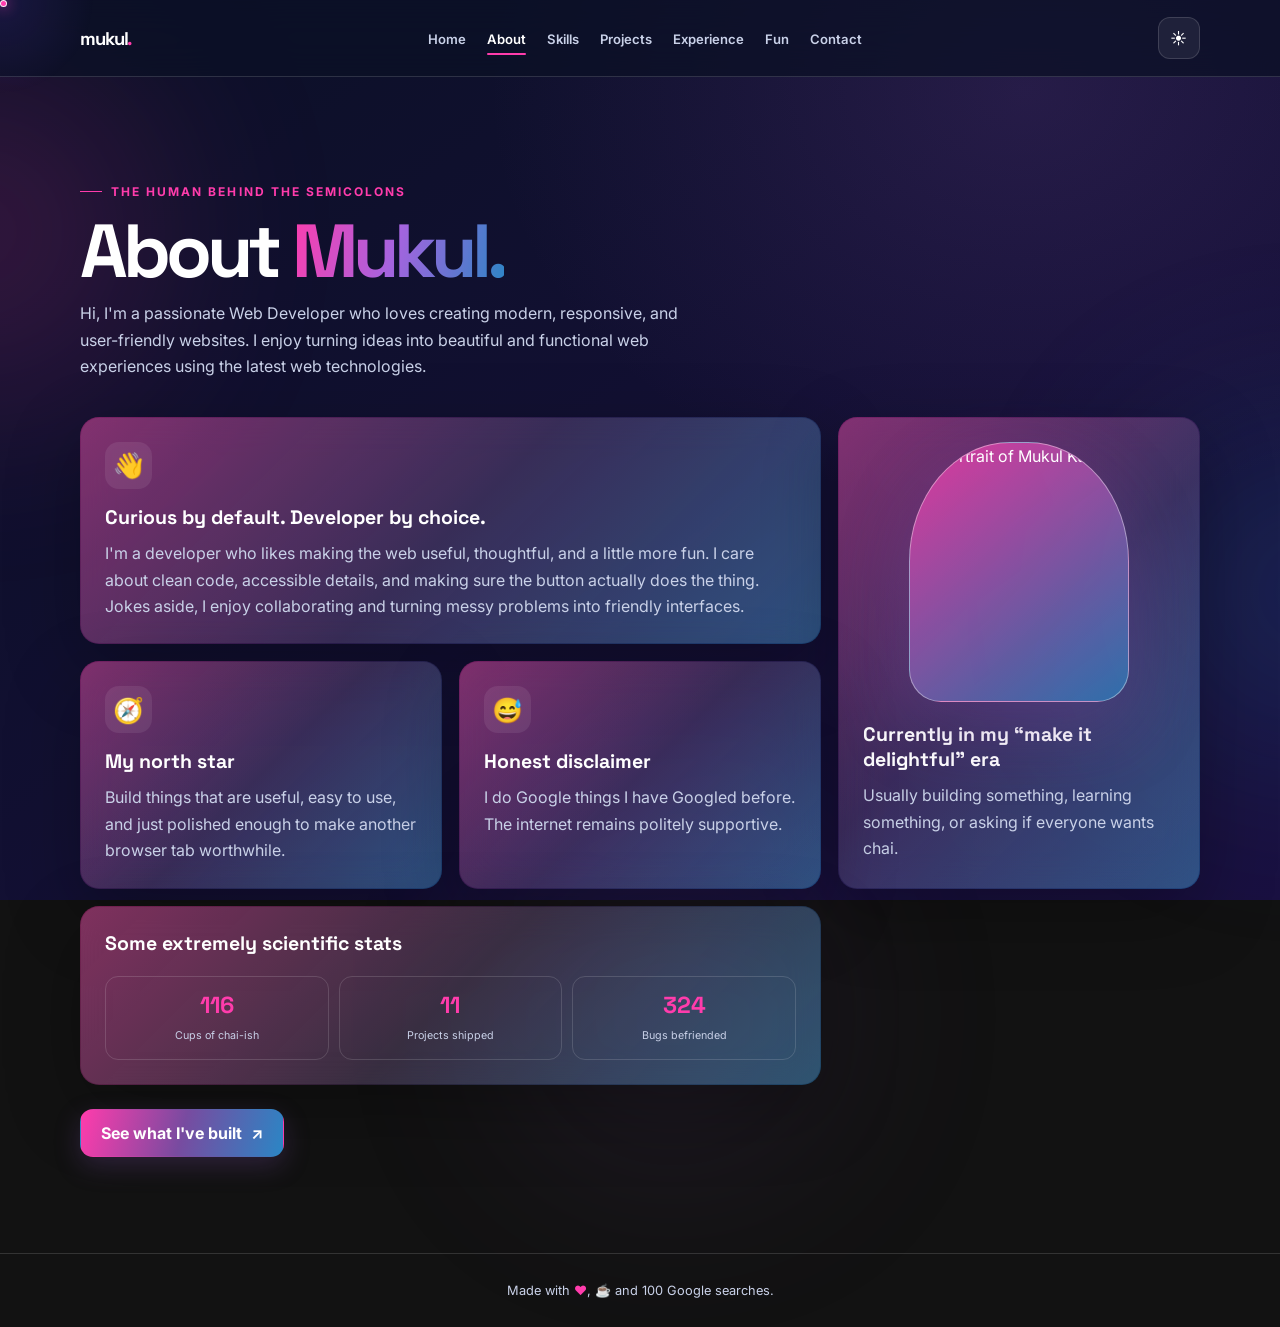
==== about.html @ 5dec3428 "Updated portfolio" ====
<!DOCTYPE html>
<html lang="en">
<head>
  <meta charset="UTF-8">
  <meta name="viewport" content="width=device-width, initial-scale=1.0">
  <meta name="theme-color" content="#0b1026">
  <meta name="description" content="Get to know Mukul Kumar: developer, chai enthusiast, and professional tab collector.">
  <title>About Mukul — A little context, a lot of chai</title>
  <link rel="stylesheet" href="style.css">
  <script src="script.js" defer></script>
</head>
<body data-page="about">
  <div class="bg-orb orb-one" aria-hidden="true"></div><div class="bg-orb orb-two" aria-hidden="true"></div><div class="bg-orb orb-three" aria-hidden="true"></div><span class="cursor-glow" aria-hidden="true"></span>
  <header class="navbar"><nav class="container nav-inner" aria-label="Main navigation">
    <a class="brand" href="index.html">mukul<span>.</span></a>
    <ul class="nav-links" id="nav-links">
      <li><a href="index.html">Home</a></li><li><a href="about.html" aria-current="page">About</a></li><li><a href="skills.html">Skills</a></li><li><a href="projects.html">Projects</a></li><li><a href="experience.html">Experience</a></li><li><a href="fun.html">Fun</a></li><li><a href="contact.html">Contact</a></li>
    </ul>
    <div class="nav-actions"><button class="theme-toggle" id="theme-toggle" type="button" aria-label="Switch to light theme" title="Toggle theme"><span id="theme-icon" aria-hidden="true">☀️</span></button><button class="menu-toggle" id="menu-toggle" type="button" aria-expanded="false" aria-controls="nav-links" aria-label="Open navigation menu"><span aria-hidden="true">☰</span></button></div>
  </nav></header>
  <main class="section"><div class="container">
    <div class="section-heading reveal"><span class="eyebrow">The human behind the semicolons</span><h1>About <span class="gradient-text">Mukul.</span></h1><p>
Hi, I'm a passionate Web Developer who loves creating modern, responsive, and user-friendly websites. I enjoy turning ideas into beautiful and functional web experiences using the latest web technologies.</p></div>
    <div class="bento-grid">
      <article class="bento-card glass bento-wide reveal"><span class="bento-icon" aria-hidden="true">👋</span><h3>Curious by default. Developer by choice.</h3><p>I'm a developer who likes making the web useful, thoughtful, and a little more fun. I care about clean code, accessible details, and making sure the button actually does the thing. Jokes aside, I enjoy collaborating and turning messy problems into friendly interfaces.</p></article>
      <article class="bento-card glass bento-tall reveal reveal-delay-1"><div class="hero-portrait about-photo"><img src="my-photo.jpg" alt="Portrait of Mukul Kumar"></div><h3>Currently in my “make it delightful” era</h3><p>Usually building something, learning something, or asking if everyone wants chai.</p></article>
      <article class="bento-card glass reveal"><span class="bento-icon" aria-hidden="true">🧭</span><h3>My north star</h3><p>Build things that are useful, easy to use, and just polished enough to make another browser tab worthwhile.</p></article>
      <article class="bento-card glass reveal reveal-delay-1"><span class="bento-icon" aria-hidden="true">😅</span><h3>Honest disclaimer</h3><p>I do Google things I have Googled before. The internet remains politely supportive.</p></article>
      <article class="bento-card glass bento-wide reveal"><h3>Some extremely scientific stats</h3><div class="stat-row"><div class="stat"><strong data-count="124">0</strong><span>Cups of chai-ish</span></div><div class="stat"><strong data-count="12">0</strong><span>Projects shipped</span></div><div class="stat"><strong data-count="347">0</strong><span>Bugs befriended</span></div></div></article>
    </div>
    <div class="section-action reveal"><a class="button" data-magnetic href="projects.html">See what I've built <span aria-hidden="true">↗</span></a></div>
  </div></main>
  <footer class="footer"><div class="container"><p>Made with <span class="heart">❤️</span>, ☕ and 100 Google searches.</p></div></footer>
</body>
</html>
---- style.css ----
@import url("https://fonts.googleapis.com/css2?family=Inter:wght@400;500;600;700&family=Space+Grotesk:wght@400;500;600;700&display=swap");

:root {
  color-scheme: dark;
  --bg: #0b1026;
  --bg-deep: #1a1040;
  --surface: rgba(255, 255, 255, .065);
  --surface-strong: rgba(255, 255, 255, .11);
  --text: #fff;
  --muted: #c9d1e8;
  --line: rgba(255, 255, 255, .14);
  --pink: #ff3cac;
  --purple: #784ba0;
  --cyan: #2b86c5;
  --yellow: #ffd93d;
  --mint: #00f5a0;
  --coral: #ff6b6b;
  --accent: var(--cyan);
  --shadow: 0 24px 75px rgba(0, 0, 0, .28);
  --nav: rgba(11, 16, 38, .75);
  --heading: "Space Grotesk", sans-serif;
  --body: "Inter", sans-serif;
}

body[data-page="about"] { --accent: var(--pink); }
body[data-page="skills"] { --accent: var(--mint); }
body[data-page="projects"] { --accent: var(--yellow); }
body[data-page="experience"] { --accent: var(--coral); }
body[data-page="fun"] { --accent: var(--pink); }
body[data-page="contact"] { --accent: var(--cyan); }

body.light-theme {
  color-scheme: light;
  --bg: #fff8f0;
  --bg-deep: #f1e9ff;
  --surface: rgba(255, 255, 255, .67);
  --surface-strong: rgba(255, 255, 255, .88);
  --text: #17172c;
  --muted: #62647c;
  --line: rgba(40, 36, 76, .14);
  --shadow: 0 22px 60px rgba(70, 47, 112, .13);
  --nav: rgba(255, 248, 240, .82);
}

*, *::before, *::after { box-sizing: border-box; }
html { min-width: 320px; overflow-x: clip; scroll-behavior: smooth; scroll-padding-top: 96px; }
body {
  min-width: 320px;
  min-height: 100vh;
  margin: 0;
  overflow-x: hidden;
  background:
    radial-gradient(ellipse at 80% 10%, rgba(120, 75, 160, .2), transparent 37%),
    linear-gradient(145deg, var(--bg), var(--bg-deep));
  background-attachment: fixed;
  color: var(--text);
  font-family: var(--body);
  line-height: 1.65;
  transition: background-color .3s ease, color .3s ease;
}
body.intro-active { overflow: hidden; }
body.page-enter { animation: page-enter .5s ease both; }
body.page-leave { animation: page-leave .24s ease both; pointer-events: none; }
@keyframes page-enter { from { opacity: 0; transform: translateY(12px); } to { opacity: 1; transform: none; } }
@keyframes page-leave { to { opacity: 0; transform: translateY(-8px); } }
a { color: inherit; text-decoration: none; }
button, input, textarea { font: inherit; }
button { color: inherit; }
::selection { color: #fff; background: #a125a8; }
.container { width: min(1120px, calc(100% - 48px)); margin-inline: auto; }
.gradient-text { color: transparent; background: linear-gradient(105deg, var(--pink), #a663df 48%, var(--cyan)); background-clip: text; -webkit-background-clip: text; }
.eyebrow { display: inline-flex; align-items: center; gap: 9px; color: var(--accent); font-size: .75rem; font-weight: 700; letter-spacing: .17em; text-transform: uppercase; }
.eyebrow::before { width: 22px; height: 1px; background: currentColor; content: ""; }
.section { position: relative; padding: 96px 0; }
.section-heading { max-width: 720px; margin-bottom: 38px; }
.section-heading h1, .section-heading h2 { margin: 12px 0 10px; font: 700 clamp(2.35rem, 6vw, 4.7rem)/1.02 var(--heading); letter-spacing: -.065em; }
.section-heading p { max-width: 620px; margin: 0; color: var(--muted); }
.site { opacity: 0; transform: translateY(14px); transition: opacity .8s ease .12s,transform .8s ease .12s; }
.site.is-visible { opacity: 1; transform: translateY(0); }
.glass { border: 1px solid transparent; background: linear-gradient(var(--surface),var(--surface)) padding-box, linear-gradient(135deg,rgba(255,60,172,.43),rgba(120,75,160,.24),rgba(43,134,197,.46)) border-box; box-shadow: var(--shadow); backdrop-filter: blur(18px); -webkit-backdrop-filter: blur(18px); }
.button { position: relative; display: inline-flex; min-height: 48px; align-items: center; justify-content: center; gap: 9px; overflow: hidden; padding: 0 20px; border: 1px solid transparent; border-radius: 13px; background: linear-gradient(105deg,var(--pink),var(--purple),var(--cyan)); box-shadow: 0 9px 26px rgba(120,75,160,.28); color: #fff; font-weight: 700; cursor: pointer; transition: transform .2s ease, box-shadow .2s ease; }
.button::after { position: absolute; top: -50%; left: -70%; width: 40%; height: 200%; background: rgba(255,255,255,.3); content: ""; transform: rotate(24deg); transition: left .45s ease; }
.button:hover { box-shadow: 0 13px 34px rgba(120,75,160,.43); transform: translateY(-3px); }
.button:hover::after { left: 130%; }
.button-secondary { border-color: var(--line); background: var(--surface); box-shadow: none; color: var(--text); }
.icon { width: 20px; height: 20px; fill: currentColor; }
.bg-orb { position: fixed; z-index: -1; width: 320px; height: 320px; border-radius: 50%; filter: blur(110px); opacity: .2; pointer-events: none; animation: orb-drift 16s ease-in-out infinite alternate; }
.orb-one { top: 8%; left: -180px; background: var(--pink); }
.orb-two { top: 48%; right: -190px; background: var(--cyan); animation-delay: -7s; }
.orb-three { bottom: -250px; left: 42%; width: 270px; height: 270px; background: var(--purple); animation-delay: -10s; }
@keyframes orb-drift { to { transform: translate(70px,55px) scale(1.18); } }
.floating-shape { position: absolute; z-index: -1; color: rgba(255,255,255,.16); font-size: 3rem; animation: floaty 6s ease-in-out infinite; }
.shape-one { top: 14%; right: 7%; }.shape-two { bottom: 17%; left: 5%; animation-delay: -3s; }
@keyframes floaty { 50% { transform: translateY(-15px) rotate(14deg); } }

.navbar { position: sticky; z-index: 50; top: 0; border-bottom: 1px solid var(--line); background: var(--nav); backdrop-filter: blur(18px); -webkit-backdrop-filter: blur(18px); }
.nav-inner { display: flex; min-height: 76px; align-items: center; justify-content: space-between; }
.brand { font: 700 1.15rem var(--heading); letter-spacing: -.06em; }
.brand span { color: var(--pink); }
.nav-links { display: flex; align-items: center; gap: 21px; margin: 0; padding: 0; list-style: none; }
.nav-links a { position: relative; padding: 8px 0; color: var(--muted); font-size: .82rem; font-weight: 600; transition: color .2s ease; }
.nav-links a:hover, .nav-links a[aria-current="page"] { color: var(--text); }
.nav-links a[aria-current="page"]::after { position: absolute; right: 0; bottom: 0; left: 0; height: 2px; border-radius: 4px; background: var(--accent); content: ""; }
.nav-actions { display: flex; align-items: center; gap: 9px; }
.theme-toggle, .menu-toggle { display: grid; width: 42px; height: 42px; place-items: center; border: 1px solid var(--line); border-radius: 12px; background: var(--surface); cursor: pointer; }
.menu-toggle { display: none; }
.hero { position: relative; display: grid; min-height: min(760px, calc(100svh - 76px)); align-items: center; padding: 70px 0 82px; }
.hero-grid { display: grid; align-items: center; grid-template-columns: 1.15fr .85fr; gap: 40px; }
.availability { display: inline-flex; align-items: center; gap: 9px; padding: 7px 12px; border: 1px solid var(--line); border-radius: 999px; background: var(--surface); color: var(--muted); font-size: .75rem; }
.availability-dot { width: 8px; height: 8px; border-radius: 50%; background: var(--mint); box-shadow: 0 0 13px var(--mint); }
.hero h1 { margin: 22px 0 14px; font: 700 clamp(3.3rem,8vw,6.6rem)/.96 var(--heading); letter-spacing: -.08em; }
.hero-tagline { min-height: 34px; margin: 0 0 14px; font: 600 clamp(1rem,2vw,1.35rem) var(--heading); }
.typing-caret { display: inline-block; width: 2px; height: 1em; margin-left: 4px; background: var(--cyan); vertical-align: -.12em; animation: blink .8s steps(2) infinite; }
@keyframes blink { 50% { opacity: 0; } }
.hero-copy { max-width: 570px; margin: 0; color: var(--muted); font-size: 1.03rem; }
.hero-copy strong { color: var(--text); }
.hero-buttons { display: flex; flex-wrap: wrap; gap: 12px; margin-top: 26px; }
.hero-meta { display: flex; align-items: center; gap: 11px; margin-top: 24px; color: var(--muted); font-size: .77rem; }
.avatar-stack { display: flex; }.mini-avatar { display: grid; width: 28px; height: 28px; margin-right: -7px; place-items: center; border: 2px solid var(--bg); border-radius: 50%; background: linear-gradient(135deg,var(--pink),var(--cyan)); font-size: .62rem; }
.hero-art { position: relative; display: grid; min-height: 410px; place-items: center; }
.hero-art::before,.hero-art::after { position: absolute; width: min(330px,80vw); aspect-ratio: 1; border: 1px solid var(--line); border-radius: 50%; content: ""; }
.hero-art::after { width: min(260px,65vw); border-style: dashed; animation: orbit 26s linear infinite; }
@keyframes orbit { to { transform: rotate(360deg); } }
.hero-portrait { position: relative; z-index: 1; display: grid; width: 220px; height: 260px; overflow: hidden; place-items: center; border: 1px solid rgba(255,255,255,.4); border-radius: 46% 46% 32px 32px; background: linear-gradient(145deg,rgba(255,60,172,.76),rgba(43,134,197,.7)); box-shadow: 0 25px 70px rgba(120,75,160,.35); }
.hero-portrait img { width: 100%; height: 100%; object-fit: cover; text-align: center; }
.float-chip { position: absolute; z-index: 2; display: flex; align-items: center; gap: 8px; padding: 10px 13px; border: 1px solid var(--line); border-radius: 12px; background: var(--bg-deep); box-shadow: var(--shadow); font-size: .75rem; font-weight: 700; animation: bob 4s ease-in-out infinite; }
.chip-code { top: 68px; left: 3%; }.chip-coffee { right: 0; bottom: 76px; animation-delay: -2s; }
@keyframes bob { 50% { transform: translateY(-10px) rotate(2deg); } }

.bento-grid { display: grid; grid-template-columns: repeat(3,1fr); gap: 17px; }
.bento-card { padding: 24px; border-radius: 19px; }
.bento-card h3 { margin: 0 0 10px; font: 700 1.22rem var(--heading); }
.bento-card p { margin: 0; color: var(--muted); }
.bento-wide { grid-column: span 2; }
.bento-tall { grid-row: span 2; }
.bento-icon { display: inline-grid; width: 47px; height: 47px; margin-bottom: 16px; place-items: center; border-radius: 14px; background: rgba(255,255,255,.08); font-size: 1.55rem; }
.stat-row { display: grid; grid-template-columns: repeat(3,1fr); gap: 10px; margin-top: 20px; }
.stat { padding: 13px 8px; border: 1px solid var(--line); border-radius: 13px; text-align: center; }
.stat strong { display: block; color: var(--accent); font: 700 1.45rem var(--heading); }
.stat span { color: var(--muted); font-size: .67rem; }
.about-photo { margin: 0 auto 20px; }
.section-action { margin-top: 24px; }
.section-note { margin-top: 22px; }
.timeline-note { max-width: 780px; }
.home-cta { text-align: center; }
.home-cta h2 { margin: 12px 0; font: 700 clamp(2rem,5vw,3.5rem)/1.08 var(--heading); letter-spacing: -.05em; }
.home-cta > p { color: var(--muted); }

.skill-grid { display: grid; grid-template-columns: repeat(2,1fr); gap: 15px; }
.skill-card { padding: 20px; border-radius: 17px; }
.skill-top { display: flex; align-items: center; justify-content: space-between; gap: 10px; }
.skill-name { font-weight: 700; }
.skill-percent { color: var(--accent); font-size: .82rem; font-weight: 700; }
.skill-comment { display: block; margin-top: 4px; color: var(--muted); font-size: .78rem; }
.progress-track { height: 8px; margin-top: 15px; overflow: hidden; border-radius: 99px; background: var(--line); }
.progress-fill { width: 0; height: 100%; border-radius: inherit; background: linear-gradient(90deg,var(--pink),var(--purple),var(--cyan)); transition: width 1s cubic-bezier(.2,.8,.2,1); }
.revealed .progress-fill { width: var(--level); }

.project-grid { display: grid; grid-template-columns: repeat(2,1fr); gap: 20px; perspective: 1000px; }
.project-card { overflow: hidden; border-radius: 19px; transform-style: preserve-3d; transition: box-shadow .25s ease; }
.project-card:hover { box-shadow: 0 28px 70px rgba(0,0,0,.28); }
.project-art { position: relative; display: grid; height: 195px; overflow: hidden; place-items: center; background: radial-gradient(circle at 30% 30%,rgba(255,255,255,.25),transparent 30%),linear-gradient(135deg,#ed348d,#6653d9,#258cc7); }
.project-card:nth-child(2) .project-art { background: radial-gradient(circle at 70% 32%,rgba(255,255,255,.23),transparent 29%),linear-gradient(135deg,#ef9a32,#c5469c); }
.project-card:nth-child(3) .project-art { background: radial-gradient(circle at 32% 70%,rgba(255,255,255,.23),transparent 28%),linear-gradient(135deg,#12a890,#4964d6); }
.project-card:nth-child(4) .project-art { background: radial-gradient(circle at 72% 28%,rgba(255,255,255,.23),transparent 29%),linear-gradient(135deg,#a653dc,#248bc5); }
.project-art-icon { font-size: 4.5rem; filter: drop-shadow(0 12px 12px rgba(0,0,0,.25)); transform: translateZ(34px); transition: transform .3s ease; }
.project-card:hover .project-art-icon { transform: translateZ(50px) scale(1.12) rotate(-5deg); }
.project-body { padding: 21px; }
.project-meta { display: flex; align-items: center; justify-content: space-between; gap: 10px; }
.project-meta h3 { margin: 0; font: 700 1.2rem var(--heading); }
.project-meta span { color: var(--muted); font-size: .7rem; }
.project-body p { min-height: 48px; margin: 9px 0 16px; color: var(--muted); font-size: .85rem; }
.tag-list,.project-actions { display: flex; flex-wrap: wrap; gap: 8px; }
.tag { padding: 5px 9px; border: 1px solid var(--line); border-radius: 99px; color: var(--muted); font-size: .67rem; }
.project-actions { margin-top: 18px; }
.project-actions .button { min-height: 39px; padding-inline: 13px; font-size: .77rem; }

.timeline { position: relative; max-width: 780px; margin-left: 8px; padding-left: 34px; }
.timeline::before { position: absolute; top: 8px; bottom: 15px; left: 6px; width: 2px; background: linear-gradient(var(--pink),var(--purple),var(--cyan),transparent); content: ""; }
.timeline-item { position: relative; padding-bottom: 30px; }
.timeline-item::before { position: absolute; top: 8px; left: -34px; width: 13px; height: 13px; border: 3px solid var(--bg); border-radius: 50%; background: var(--accent); box-shadow: 0 0 0 2px var(--accent),0 0 20px var(--accent); content: ""; }
.timeline-card { padding: 20px 23px; border-radius: 16px; }
.timeline-date { color: var(--accent); font-size: .73rem; font-weight: 700; letter-spacing: .08em; }
.timeline-card h3 { margin: 5px 0 2px; font: 700 1.16rem var(--heading); }
.timeline-place { color: var(--muted); font-size: .83rem; }
.timeline-card p { margin: 10px 0 0; color: var(--muted); font-size: .86rem; }

.fun-grid { display: grid; grid-template-columns: repeat(3,1fr); gap: 17px; }
.fun-card { min-height: 195px; padding: 22px; border-radius: 19px; transition: transform .25s ease; }
.fun-card:hover { transform: translateY(-7px) rotate(-1deg); }
.fun-emoji { display: block; margin-bottom: 14px; font-size: 2.35rem; }
.fun-card h3 { margin: 0 0 7px; font: 700 1.05rem var(--heading); }
.fun-card p { margin: 0; color: var(--muted); font-size: .84rem; }
.easter-egg { margin-top: 24px; padding: 15px 19px; border: 1px dashed var(--line); border-radius: 14px; background: var(--surface); color: var(--muted); cursor: pointer; transition: transform .2s ease,border-color .2s ease; }
.easter-egg:hover { border-color: var(--accent); transform: rotate(-1deg) scale(1.02); }
.egg-message { min-height: 27px; margin-top: 12px; color: var(--yellow); font-weight: 700; }

.contact-grid { display: grid; grid-template-columns: .85fr 1.15fr; gap: 32px; align-items: start; }
.contact-copy h3 { margin: 0 0 9px; font: 700 1.55rem var(--heading); }
.contact-copy > p { margin: 0; color: var(--muted); }
.social-links { display: flex; flex-wrap: wrap; gap: 10px; margin-top: 24px; }
.social-link { display: grid; width: 45px; height: 45px; place-items: center; border: 1px solid var(--line); border-radius: 13px; background: var(--surface); color: var(--muted); transition: color .2s ease,transform .2s ease,border-color .2s ease; }
.social-link:hover { border-color: var(--accent); color: var(--accent); transform: translateY(-3px); }
.contact-form { padding: 24px; border-radius: 19px; }
.form-row { display: grid; grid-template-columns: 1fr 1fr; gap: 13px; }
.field { margin-bottom: 14px; }
.field label { display: block; margin-bottom: 6px; font-size: .78rem; font-weight: 700; }
.field input,.field textarea { width: 100%; padding: 12px 13px; border: 1px solid var(--line); border-radius: 11px; outline: none; background: var(--bg); color: var(--text); transition: border-color .2s ease,box-shadow .2s ease; }
.field input:focus,.field textarea:focus { border-color: var(--accent); box-shadow: 0 0 0 3px color-mix(in srgb,var(--accent) 20%,transparent); }
.field textarea { min-height: 125px; resize: vertical; }
.form-status { min-height: 24px; margin: 10px 0 0; color: var(--accent); font-size: .8rem; }
.footer { padding: 26px 0; border-top: 1px solid var(--line); color: var(--muted); text-align: center; font-size: .8rem; }
.footer p { margin: 0; }.heart { color: var(--pink); }

.reveal { opacity: 0; transform: translateY(22px); transition: opacity .65s ease,transform .65s cubic-bezier(.2,.7,.2,1); }
.reveal.revealed { opacity: 1; transform: translateY(0); }
.reveal-delay-1 { transition-delay: .08s; }.reveal-delay-2 { transition-delay: .16s; }.reveal-delay-3 { transition-delay: .24s; }

/* Intro-only hanging chain animation. */
.intro { position: fixed; z-index: 100; inset: 0; display: grid; overflow: hidden; place-items: center; background: radial-gradient(ellipse at 50% 88%,rgba(120,75,160,.28),transparent 54%),#070a18; transition: opacity .75s ease,visibility .75s ease; }
.intro::before,.intro::after { position: absolute; width: 320px; height: 320px; border: 1px solid rgba(255,255,255,.1); border-radius: 50%; content: ""; }
.intro::after { width: 490px; height: 490px; }
.intro.is-leaving { visibility: hidden; opacity: 0; pointer-events: none; }
.intro-content { position: relative; z-index: 1; width: min(760px,100%); height: min(680px,100svh); }
.intro-label { position: absolute; top: 28px; left: 50%; color: #c9d1e8; font-size: .72rem; font-weight: 700; letter-spacing: .2em; text-transform: uppercase; transform: translateX(-50%); white-space: nowrap; }
.chain-swing { position: absolute; top: 0; left: calc(50% - 95px); width: 300px; height: 100%; transform-origin: 50% 0; animation: gentle-swing 3.2s ease-in-out infinite; }
.chain-svg { position: absolute; top: 0; left: 50%; width: 70px; height: 227px; overflow: visible; transform: translateX(-50%); }
.chain-metal { fill: none; stroke: url(#metal); stroke-width: 8; filter: url(#chain-shadow); }
.chain-highlight { fill: none; stroke: rgba(255,255,255,.75); stroke-width: 2; }
.id-card { position: absolute; top: 210px; left: calc(50% - 90px); width: 180px; padding: 8px 8px 13px; border: 1px solid rgba(255,255,255,.42); border-radius: 13px; background: linear-gradient(145deg,#fff,#d7d9e5); box-shadow: 0 22px 55px rgba(0,0,0,.45); color: #171626; }
.card-clip { position: absolute; top: -14px; left: 50%; width: 36px; height: 23px; border: 2px solid #a9abb9; border-radius: 5px 5px 9px 9px; background: linear-gradient(90deg,#707585,#e1e3e9,#737887); transform: translateX(-50%); }
.photo-wrap { height: 155px; overflow: hidden; border-radius: 8px; background: linear-gradient(145deg,#bd9cff,#78d8f5); }
.photo-wrap img { width: 100%; height: 100%; object-fit: cover; color: #24203c; text-align: center; }
.card-name { margin: 8px 0 0; font: 700 .85rem var(--heading); text-align: center; }
.card-role { margin: 0; color: #676577; font-size: .64rem; text-align: center; }
.warning-tag { position: absolute; top: 278px; left: calc(50% + 95px); padding: 8px 11px; border: 1px solid rgba(255,255,255,.22); border-radius: 9px; background: #211e36; box-shadow: 0 10px 30px rgba(0,0,0,.28); color: #fff; font-size: .68rem; font-weight: 700; transform: rotate(7deg); white-space: nowrap; }
.warning-tag::before { position: absolute; top: -30px; left: 14px; width: 1px; height: 30px; background: linear-gradient(rgba(255,255,255,.7),rgba(255,255,255,.2)); content: ""; }
.intro-hint { position: absolute; top: 445px; left: 50%; color: #c9d1e8; font-size: .8rem; transform: translateX(-50%); white-space: nowrap; }
.enter-button { position: absolute; top: 490px; left: 50%; min-width: 140px; border: 0; border-radius: 99px; transform: translateX(-50%); }
.enter-button:hover { transform: translateX(-50%) translateY(-3px); }
.swing-trigger { cursor: pointer; transform-origin: 50% 0; }
.swing-trigger:hover,.swing-trigger:focus-visible,.swing-trigger.swing-burst { animation: big-swing .85s ease-in-out 2; }
.intro.is-leaving .chain-swing { animation: pull-up .85s cubic-bezier(.7,0,.3,1) forwards; }
.intro.is-leaving .warning-tag { animation: tag-pull .85s ease-in forwards; }
.intro.is-leaving .enter-button,.intro.is-leaving .intro-hint,.intro.is-leaving .intro-label { opacity: 0; transition: opacity .2s ease; }
@keyframes gentle-swing { 0%,100% { transform: rotate(2deg); } 50% { transform: rotate(-2.5deg); } }
@keyframes big-swing { 0%,100% { transform: rotate(0); } 25% { transform: rotate(12deg); } 70% { transform: rotate(-10deg); } }
@keyframes pull-up { to { transform: translateY(-115vh) rotate(0); } }
@keyframes tag-pull { to { transform: translate(60px,-120vh) rotate(45deg); opacity: 0; } }

.cursor-glow { position: fixed; z-index: 110; top: 0; left: 0; width: 190px; height: 190px; border-radius: 50%; background: radial-gradient(circle,rgba(120,75,255,.13),transparent 70%); pointer-events: none; transform: translate(-50%,-50%); }
.cursor-dot { position: fixed; z-index: 111; top: 0; left: 0; width: 7px; height: 7px; border: 1px solid rgba(255,255,255,.9); border-radius: 50%; background: var(--accent); box-shadow: 0 0 14px var(--accent); pointer-events: none; }

@media (max-width: 900px) {
  .nav-links { gap: 13px; }.nav-links a { font-size: .76rem; }
  .hero-grid { gap: 15px; }.hero-art { min-height: 350px; }.hero-portrait { width: 190px; height: 230px; }
  .section { padding: 82px 0; }
}
@media (max-width: 720px) {
  .container { width: min(100% - 36px,560px); }
  html { scroll-padding-top: 76px; }
  .nav-inner { min-height: 67px; }
  .menu-toggle { display: grid; }
  .nav-links { position: absolute; top: calc(100% + 1px); right: 0; left: 0; display: none; flex-direction: column; align-items: stretch; gap: 0; padding: 9px 20px 17px; border-bottom: 1px solid var(--line); background: var(--nav); backdrop-filter: blur(18px); }
  .nav-links.is-open { display: flex; }
  .nav-links a { display: block; padding: 11px 7px; font-size: .92rem; }
  .nav-links a[aria-current="page"]::after { right: auto; width: 42px; }
  .hero { min-height: auto; padding: 64px 0 70px; }
  .hero-grid { grid-template-columns: 1fr; gap: 8px; }
  .hero h1 { font-size: clamp(3.35rem,15vw,5.2rem); }
  .hero-art { min-height: 340px; }.hero-portrait { width: 184px; height: 224px; }
  .chip-code { top: 54px; left: 8%; }.chip-coffee { right: 4%; bottom: 54px; }
  .bento-grid { grid-template-columns: 1fr 1fr; }.bento-wide { grid-column: span 2; }.bento-tall { grid-row: auto; }
  .skill-grid,.project-grid,.contact-grid { grid-template-columns: 1fr; }
  .fun-grid { grid-template-columns: 1fr; }.fun-card { min-height: auto; }
  .section { padding: 72px 0; }
}
@media (max-width: 440px) {
  .container { width: calc(100% - 30px); }
  .hero-buttons .button { flex: 1; padding-inline: 12px; }
  .stat-row { gap: 6px; }.stat { padding-inline: 4px; }.stat span { font-size: .62rem; }
  .form-row { grid-template-columns: 1fr; gap: 0; }.contact-form { padding: 18px; }
  .intro-content { transform: scale(.87); }
  .chain-swing .warning-tag { top: 408px; left: 50%; transform: translateX(-50%); }
  .intro-hint { top: 451px; }.enter-button { top: 493px; }
}
@media (max-height: 620px) {
  .intro-content { transform: scale(.78); }
}
@media (pointer: fine) {
  body { cursor: none; }
  a,button,input,textarea,[tabindex="0"] { cursor: none; }
}
@media (pointer: coarse) {
  .cursor-glow { display: none; }
}
@media (prefers-reduced-motion: reduce) {
  *,*::before,*::after { scroll-behavior: auto !important; animation-duration: .01ms !important; animation-iteration-count: 1 !important; transition-duration: .01ms !important; }
  .reveal { opacity: 1; transform: none; }
  body { cursor: auto; }
  a,button,input,textarea,[tabindex="0"] { cursor: pointer; }
  .cursor-glow { display: none; }
}
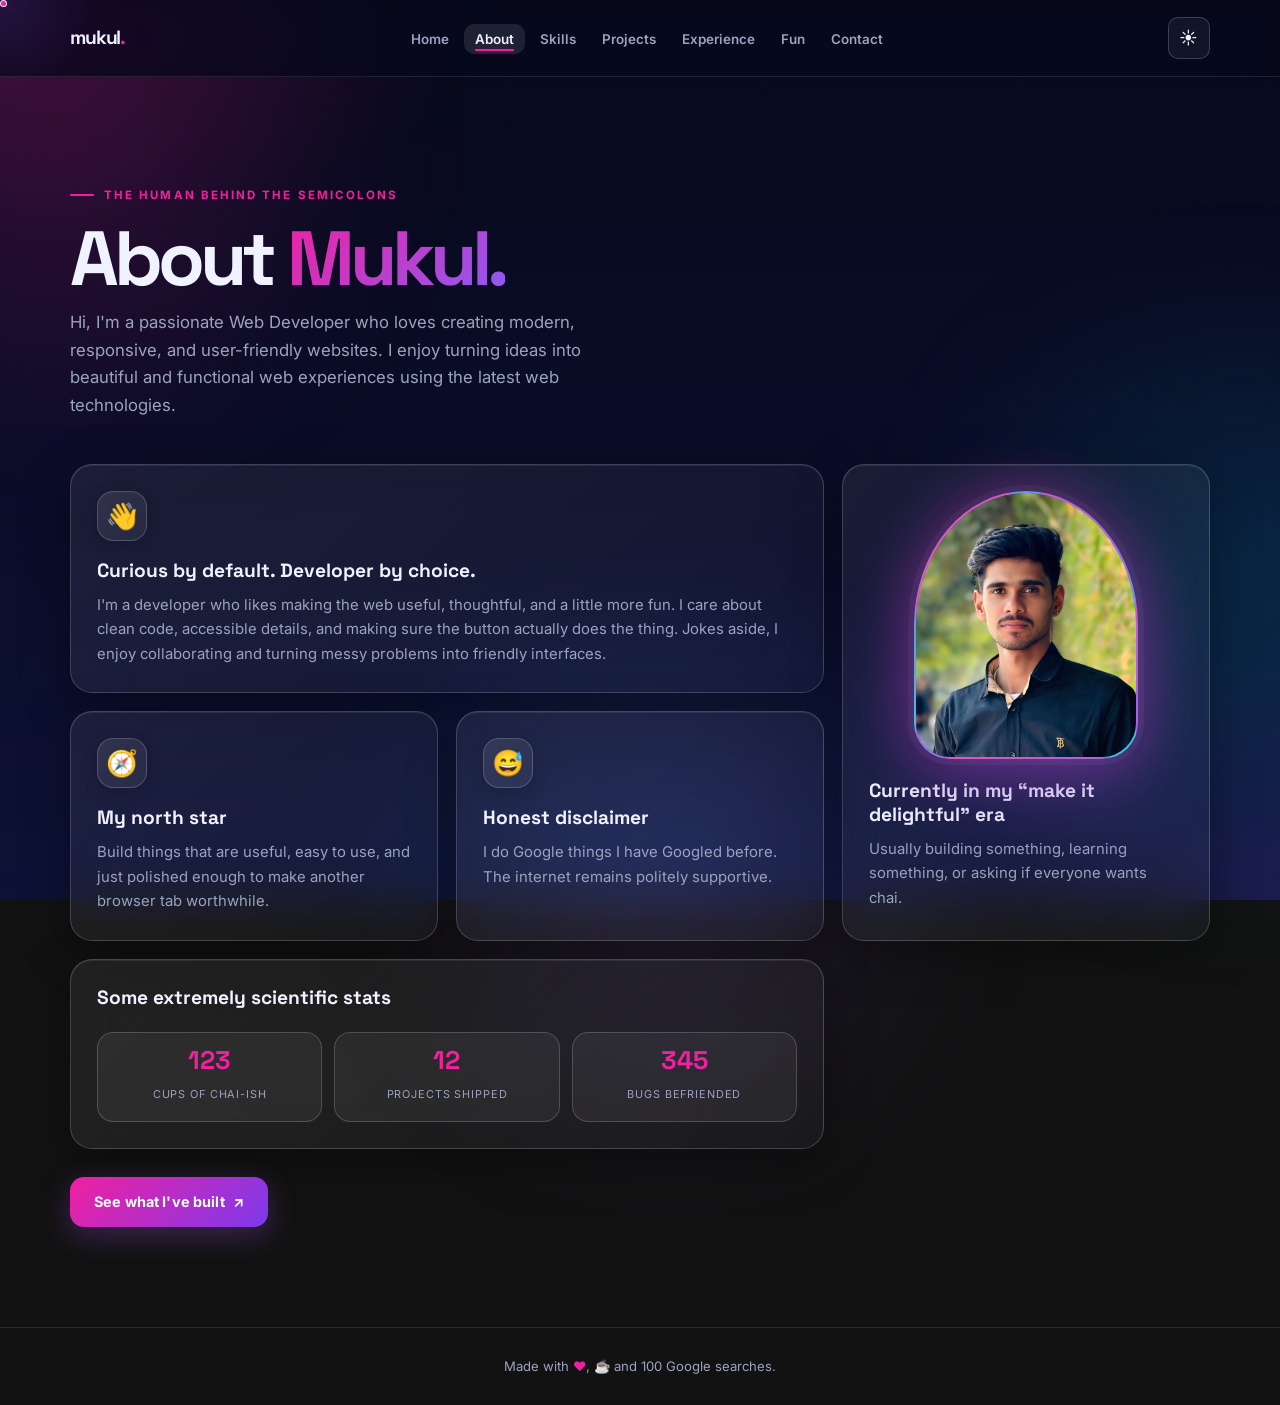
==== commit 46fa2b48: "Updated project code" ====
--- a/about.html
+++ b/about.html
@@ -23,7 +23,7 @@
 Hi, I'm a passionate Web Developer who loves creating modern, responsive, and user-friendly websites. I enjoy turning ideas into beautiful and functional web experiences using the latest web technologies.</p></div>
     <div class="bento-grid">
       <article class="bento-card glass bento-wide reveal"><span class="bento-icon" aria-hidden="true">👋</span><h3>Curious by default. Developer by choice.</h3><p>I'm a developer who likes making the web useful, thoughtful, and a little more fun. I care about clean code, accessible details, and making sure the button actually does the thing. Jokes aside, I enjoy collaborating and turning messy problems into friendly interfaces.</p></article>
-      <article class="bento-card glass bento-tall reveal reveal-delay-1"><div class="hero-portrait about-photo"><img src="my-photo.jpg" alt="Portrait of Mukul Kumar"></div><h3>Currently in my “make it delightful” era</h3><p>Usually building something, learning something, or asking if everyone wants chai.</p></article>
+      <article class="bento-card glass bento-tall reveal reveal-delay-1"><div class="hero-portrait about-photo"><img src="my photo.jpeg" alt="Portrait of Mukul Kumar"></div><h3>Currently in my “make it delightful” era</h3><p>Usually building something, learning something, or asking if everyone wants chai.</p></article>
       <article class="bento-card glass reveal"><span class="bento-icon" aria-hidden="true">🧭</span><h3>My north star</h3><p>Build things that are useful, easy to use, and just polished enough to make another browser tab worthwhile.</p></article>
       <article class="bento-card glass reveal reveal-delay-1"><span class="bento-icon" aria-hidden="true">😅</span><h3>Honest disclaimer</h3><p>I do Google things I have Googled before. The internet remains politely supportive.</p></article>
       <article class="bento-card glass bento-wide reveal"><h3>Some extremely scientific stats</h3><div class="stat-row"><div class="stat"><strong data-count="124">0</strong><span>Cups of chai-ish</span></div><div class="stat"><strong data-count="12">0</strong><span>Projects shipped</span></div><div class="stat"><strong data-count="347">0</strong><span>Bugs befriended</span></div></div></article>
--- a/style.css
+++ b/style.css
@@ -1,303 +1,1131 @@
-@import url("https://fonts.googleapis.com/css2?family=Inter:wght@400;500;600;700&family=Space+Grotesk:wght@400;500;600;700&display=swap");
-
+@import url("https://fonts.googleapis.com/css2?family=Inter:wght@300;400;500;600;700&family=Space+Grotesk:wght@400;500;600;700;800&display=swap");
+
+/* ── Design Tokens ─────────────────────────────────────────────────────────── */
 :root {
   color-scheme: dark;
-  --bg: #0b1026;
-  --bg-deep: #1a1040;
-  --surface: rgba(255, 255, 255, .065);
-  --surface-strong: rgba(255, 255, 255, .11);
-  --text: #fff;
-  --muted: #c9d1e8;
-  --line: rgba(255, 255, 255, .14);
-  --pink: #ff3cac;
-  --purple: #784ba0;
-  --cyan: #2b86c5;
-  --yellow: #ffd93d;
-  --mint: #00f5a0;
-  --coral: #ff6b6b;
+
+  /* Backgrounds */
+  --bg: #07091a;
+  --bg-deep: #0d1135;
+  --bg-card: rgba(255, 255, 255, 0.04);
+
+  /* Surfaces */
+  --surface: rgba(255, 255, 255, 0.055);
+  --surface-strong: rgba(255, 255, 255, 0.10);
+  --surface-hover: rgba(255, 255, 255, 0.085);
+
+  /* Text */
+  --text: #f0f2ff;
+  --muted: #9ba3bf;
+  --muted-light: #c4cbdf;
+
+  /* Borders */
+  --line: rgba(255, 255, 255, 0.10);
+  --line-strong: rgba(255, 255, 255, 0.18);
+
+  /* Brand Colors */
+  --pink: #f020a0;
+  --pink-glow: rgba(240, 32, 160, 0.35);
+  --purple: #8b5cf6;
+  --purple-glow: rgba(139, 92, 246, 0.35);
+  --cyan: #06b6d4;
+  --cyan-glow: rgba(6, 182, 212, 0.35);
+  --yellow: #fbbf24;
+  --mint: #10f5a0;
+  --coral: #ff6060;
+  --violet: #7c3aed;
+
+  /* Per-page accents */
   --accent: var(--cyan);
-  --shadow: 0 24px 75px rgba(0, 0, 0, .28);
-  --nav: rgba(11, 16, 38, .75);
+  --accent-glow: var(--cyan-glow);
+
+  /* Gradients */
+  --grad-brand: linear-gradient(135deg, var(--pink), var(--purple), var(--cyan));
+  --grad-hero: linear-gradient(135deg, var(--pink) 0%, var(--violet) 50%, var(--cyan) 100%);
+
+  /* Effects */
+  --shadow-sm: 0 4px 16px rgba(0, 0, 0, 0.2);
+  --shadow: 0 12px 48px rgba(0, 0, 0, 0.35);
+  --shadow-lg: 0 24px 80px rgba(0, 0, 0, 0.5);
+
+  /* Nav */
+  --nav: rgba(7, 9, 26, 0.80);
+
+  /* Typography */
   --heading: "Space Grotesk", sans-serif;
   --body: "Inter", sans-serif;
-}
-
-body[data-page="about"] { --accent: var(--pink); }
-body[data-page="skills"] { --accent: var(--mint); }
-body[data-page="projects"] { --accent: var(--yellow); }
-body[data-page="experience"] { --accent: var(--coral); }
-body[data-page="fun"] { --accent: var(--pink); }
-body[data-page="contact"] { --accent: var(--cyan); }
-
+
+  /* Radius */
+  --radius-sm: 10px;
+  --radius: 16px;
+  --radius-lg: 22px;
+  --radius-xl: 28px;
+}
+
+/* Per-page accent overrides */
+body[data-page="about"]      { --accent: var(--pink);   --accent-glow: var(--pink-glow); }
+body[data-page="skills"]     { --accent: var(--mint);   --accent-glow: rgba(16,245,160,.3); }
+body[data-page="projects"]   { --accent: var(--yellow); --accent-glow: rgba(251,191,36,.3); }
+body[data-page="experience"] { --accent: var(--coral);  --accent-glow: rgba(255,96,96,.3); }
+body[data-page="fun"]        { --accent: var(--pink);   --accent-glow: var(--pink-glow); }
+body[data-page="contact"]    { --accent: var(--cyan);   --accent-glow: var(--cyan-glow); }
+
+/* Light theme overrides */
 body.light-theme {
   color-scheme: light;
-  --bg: #fff8f0;
-  --bg-deep: #f1e9ff;
-  --surface: rgba(255, 255, 255, .67);
-  --surface-strong: rgba(255, 255, 255, .88);
-  --text: #17172c;
-  --muted: #62647c;
-  --line: rgba(40, 36, 76, .14);
-  --shadow: 0 22px 60px rgba(70, 47, 112, .13);
-  --nav: rgba(255, 248, 240, .82);
-}
-
-*, *::before, *::after { box-sizing: border-box; }
-html { min-width: 320px; overflow-x: clip; scroll-behavior: smooth; scroll-padding-top: 96px; }
+  --bg: #fafbff;
+  --bg-deep: #f0eaff;
+  --bg-card: rgba(255, 255, 255, 0.85);
+  --surface: rgba(255, 255, 255, 0.75);
+  --surface-strong: rgba(255, 255, 255, 0.92);
+  --surface-hover: rgba(255, 255, 255, 0.95);
+  --text: #14162e;
+  --muted: #5a5f7a;
+  --muted-light: #7a7f99;
+  --line: rgba(40, 36, 76, 0.12);
+  --line-strong: rgba(40, 36, 76, 0.22);
+  --shadow: 0 12px 48px rgba(70, 47, 112, 0.14);
+  --shadow-lg: 0 24px 80px rgba(70, 47, 112, 0.20);
+  --nav: rgba(250, 251, 255, 0.88);
+}
+
+/* ── Reset & Base ──────────────────────────────────────────────────────────── */
+*, *::before, *::after { box-sizing: border-box; margin: 0; padding: 0; }
+
+html {
+  min-width: 320px;
+  overflow-x: clip;
+  scroll-behavior: smooth;
+  scroll-padding-top: 96px;
+}
+
 body {
   min-width: 320px;
   min-height: 100vh;
-  margin: 0;
   overflow-x: hidden;
   background:
-    radial-gradient(ellipse at 80% 10%, rgba(120, 75, 160, .2), transparent 37%),
-    linear-gradient(145deg, var(--bg), var(--bg-deep));
+    radial-gradient(ellipse 80% 50% at 0% 0%, rgba(240, 32, 160, 0.12) 0%, transparent 50%),
+    radial-gradient(ellipse 60% 60% at 100% 100%, rgba(139, 92, 246, 0.12) 0%, transparent 50%),
+    radial-gradient(ellipse 50% 70% at 50% 100%, rgba(6, 182, 212, 0.08) 0%, transparent 60%),
+    linear-gradient(180deg, var(--bg) 0%, var(--bg-deep) 100%);
   background-attachment: fixed;
   color: var(--text);
   font-family: var(--body);
   line-height: 1.65;
-  transition: background-color .3s ease, color .3s ease;
-}
+  font-size: 16px;
+  transition: background-color 0.35s ease, color 0.35s ease;
+}
+
 body.intro-active { overflow: hidden; }
-body.page-enter { animation: page-enter .5s ease both; }
-body.page-leave { animation: page-leave .24s ease both; pointer-events: none; }
-@keyframes page-enter { from { opacity: 0; transform: translateY(12px); } to { opacity: 1; transform: none; } }
+body.page-enter { animation: page-enter 0.5s ease both; }
+body.page-leave { animation: page-leave 0.24s ease both; pointer-events: none; }
+
+@keyframes page-enter { from { opacity: 0; transform: translateY(14px); } to { opacity: 1; transform: none; } }
 @keyframes page-leave { to { opacity: 0; transform: translateY(-8px); } }
+
 a { color: inherit; text-decoration: none; }
-button, input, textarea { font: inherit; }
-button { color: inherit; }
-::selection { color: #fff; background: #a125a8; }
-.container { width: min(1120px, calc(100% - 48px)); margin-inline: auto; }
-.gradient-text { color: transparent; background: linear-gradient(105deg, var(--pink), #a663df 48%, var(--cyan)); background-clip: text; -webkit-background-clip: text; }
-.eyebrow { display: inline-flex; align-items: center; gap: 9px; color: var(--accent); font-size: .75rem; font-weight: 700; letter-spacing: .17em; text-transform: uppercase; }
-.eyebrow::before { width: 22px; height: 1px; background: currentColor; content: ""; }
-.section { position: relative; padding: 96px 0; }
-.section-heading { max-width: 720px; margin-bottom: 38px; }
-.section-heading h1, .section-heading h2 { margin: 12px 0 10px; font: 700 clamp(2.35rem, 6vw, 4.7rem)/1.02 var(--heading); letter-spacing: -.065em; }
-.section-heading p { max-width: 620px; margin: 0; color: var(--muted); }
-.site { opacity: 0; transform: translateY(14px); transition: opacity .8s ease .12s,transform .8s ease .12s; }
+button, input, textarea { font: inherit; color: inherit; }
+img { max-width: 100%; display: block; }
+::selection { color: #fff; background: var(--purple); }
+
+/* ── Layout Utilities ──────────────────────────────────────────────────────── */
+.container { width: min(1140px, calc(100% - 48px)); margin-inline: auto; }
+
+/* ── Typography Utilities ──────────────────────────────────────────────────── */
+.gradient-text {
+  color: transparent;
+  background: var(--grad-brand);
+  background-clip: text;
+  -webkit-background-clip: text;
+  background-size: 200% 200%;
+  animation: gradient-shift 4s ease infinite;
+}
+@keyframes gradient-shift {
+  0%, 100% { background-position: 0% 50%; }
+  50%       { background-position: 100% 50%; }
+}
+
+.eyebrow {
+  display: inline-flex;
+  align-items: center;
+  gap: 10px;
+  color: var(--accent);
+  font-size: 0.72rem;
+  font-weight: 700;
+  letter-spacing: 0.18em;
+  text-transform: uppercase;
+}
+.eyebrow::before {
+  content: "";
+  width: 24px;
+  height: 2px;
+  background: currentColor;
+  border-radius: 2px;
+}
+
+/* ── Section Layout ────────────────────────────────────────────────────────── */
+.section { position: relative; padding: 100px 0; }
+.section-heading { max-width: 740px; margin-bottom: 44px; }
+.section-heading h1,
+.section-heading h2 {
+  margin: 14px 0 12px;
+  font: 700 clamp(2.4rem, 6vw, 4.8rem)/1.02 var(--heading);
+  letter-spacing: -0.065em;
+}
+.section-heading p { max-width: 580px; color: var(--muted); font-size: 1.05rem; }
+.section-action { margin-top: 28px; }
+.section-note   { margin-top: 24px; }
+
+/* ── Animated Background Orbs ──────────────────────────────────────────────── */
+.bg-orb {
+  position: fixed;
+  z-index: -1;
+  border-radius: 50%;
+  filter: blur(120px);
+  opacity: 0.18;
+  pointer-events: none;
+  animation: orb-drift 18s ease-in-out infinite alternate;
+}
+.orb-one   { width: 420px; height: 420px; top: -80px;   left: -160px;  background: var(--pink);   }
+.orb-two   { width: 380px; height: 380px; top: 45%;     right: -150px; background: var(--cyan);   animation-delay: -9s; }
+.orb-three { width: 320px; height: 320px; bottom: -150px; left: 40%;   background: var(--purple); animation-delay: -14s; }
+
+@keyframes orb-drift { to { transform: translate(80px, 60px) scale(1.2); } }
+
+/* ── Glassmorphism Card ────────────────────────────────────────────────────── */
+.glass {
+  background: linear-gradient(135deg, rgba(255,255,255,0.07), rgba(255,255,255,0.03));
+  border: 1px solid var(--line-strong);
+  box-shadow: var(--shadow), inset 0 1px 0 rgba(255,255,255,0.08);
+  backdrop-filter: blur(24px);
+  -webkit-backdrop-filter: blur(24px);
+  transition: border-color 0.3s ease, box-shadow 0.3s ease, transform 0.3s ease;
+}
+.glass:hover {
+  border-color: rgba(255,255,255,0.22);
+  box-shadow: var(--shadow-lg), inset 0 1px 0 rgba(255,255,255,0.10);
+}
+body.light-theme .glass {
+  background: linear-gradient(135deg, rgba(255,255,255,0.85), rgba(255,255,255,0.65));
+}
+
+/* ── Buttons ───────────────────────────────────────────────────────────────── */
+.button {
+  position: relative;
+  display: inline-flex;
+  align-items: center;
+  justify-content: center;
+  gap: 8px;
+  min-height: 50px;
+  padding: 0 24px;
+  border: none;
+  border-radius: 14px;
+  overflow: hidden;
+  background: var(--grad-hero);
+  background-size: 200% 200%;
+  color: #fff;
+  font-weight: 700;
+  font-size: 0.9rem;
+  letter-spacing: 0.01em;
+  cursor: pointer;
+  transition: transform 0.25s cubic-bezier(0.34, 1.56, 0.64, 1), box-shadow 0.25s ease, background-position 0.4s ease;
+  box-shadow: 0 8px 28px rgba(140, 70, 210, 0.35);
+}
+.button::before {
+  content: "";
+  position: absolute;
+  inset: 0;
+  background: linear-gradient(135deg, rgba(255,255,255,0.22) 0%, transparent 60%);
+  opacity: 0;
+  transition: opacity 0.3s ease;
+}
+.button::after {
+  content: "";
+  position: absolute;
+  top: -50%;
+  left: -80%;
+  width: 45%;
+  height: 200%;
+  background: rgba(255,255,255,0.28);
+  transform: rotate(22deg);
+  transition: left 0.5s ease;
+}
+.button:hover {
+  transform: translateY(-4px) scale(1.02);
+  box-shadow: 0 16px 44px rgba(140, 70, 210, 0.52);
+  background-position: right center;
+}
+.button:hover::before { opacity: 1; }
+.button:hover::after  { left: 130%; }
+.button:active { transform: translateY(-1px) scale(0.99); }
+
+.button-secondary {
+  background: var(--surface-strong);
+  border: 1px solid var(--line-strong);
+  box-shadow: none;
+  color: var(--text);
+}
+.button-secondary:hover {
+  background: var(--surface-hover);
+  border-color: var(--accent);
+  box-shadow: 0 0 20px var(--accent-glow);
+  transform: translateY(-3px);
+}
+
+/* ── Site Visibility ───────────────────────────────────────────────────────── */
+.site {
+  opacity: 0;
+  transform: translateY(16px);
+  transition: opacity 0.85s ease 0.1s, transform 0.85s ease 0.1s;
+}
 .site.is-visible { opacity: 1; transform: translateY(0); }
-.glass { border: 1px solid transparent; background: linear-gradient(var(--surface),var(--surface)) padding-box, linear-gradient(135deg,rgba(255,60,172,.43),rgba(120,75,160,.24),rgba(43,134,197,.46)) border-box; box-shadow: var(--shadow); backdrop-filter: blur(18px); -webkit-backdrop-filter: blur(18px); }
-.button { position: relative; display: inline-flex; min-height: 48px; align-items: center; justify-content: center; gap: 9px; overflow: hidden; padding: 0 20px; border: 1px solid transparent; border-radius: 13px; background: linear-gradient(105deg,var(--pink),var(--purple),var(--cyan)); box-shadow: 0 9px 26px rgba(120,75,160,.28); color: #fff; font-weight: 700; cursor: pointer; transition: transform .2s ease, box-shadow .2s ease; }
-.button::after { position: absolute; top: -50%; left: -70%; width: 40%; height: 200%; background: rgba(255,255,255,.3); content: ""; transform: rotate(24deg); transition: left .45s ease; }
-.button:hover { box-shadow: 0 13px 34px rgba(120,75,160,.43); transform: translateY(-3px); }
-.button:hover::after { left: 130%; }
-.button-secondary { border-color: var(--line); background: var(--surface); box-shadow: none; color: var(--text); }
-.icon { width: 20px; height: 20px; fill: currentColor; }
-.bg-orb { position: fixed; z-index: -1; width: 320px; height: 320px; border-radius: 50%; filter: blur(110px); opacity: .2; pointer-events: none; animation: orb-drift 16s ease-in-out infinite alternate; }
-.orb-one { top: 8%; left: -180px; background: var(--pink); }
-.orb-two { top: 48%; right: -190px; background: var(--cyan); animation-delay: -7s; }
-.orb-three { bottom: -250px; left: 42%; width: 270px; height: 270px; background: var(--purple); animation-delay: -10s; }
-@keyframes orb-drift { to { transform: translate(70px,55px) scale(1.18); } }
-.floating-shape { position: absolute; z-index: -1; color: rgba(255,255,255,.16); font-size: 3rem; animation: floaty 6s ease-in-out infinite; }
-.shape-one { top: 14%; right: 7%; }.shape-two { bottom: 17%; left: 5%; animation-delay: -3s; }
-@keyframes floaty { 50% { transform: translateY(-15px) rotate(14deg); } }
-
-.navbar { position: sticky; z-index: 50; top: 0; border-bottom: 1px solid var(--line); background: var(--nav); backdrop-filter: blur(18px); -webkit-backdrop-filter: blur(18px); }
-.nav-inner { display: flex; min-height: 76px; align-items: center; justify-content: space-between; }
-.brand { font: 700 1.15rem var(--heading); letter-spacing: -.06em; }
+
+/* ── Navbar ────────────────────────────────────────────────────────────────── */
+.navbar {
+  position: sticky;
+  z-index: 50;
+  top: 0;
+  border-bottom: 1px solid var(--line);
+  background: var(--nav);
+  backdrop-filter: blur(24px) saturate(180%);
+  -webkit-backdrop-filter: blur(24px) saturate(180%);
+  transition: background 0.3s ease;
+}
+
+.nav-inner {
+  display: flex;
+  align-items: center;
+  justify-content: space-between;
+  min-height: 76px;
+}
+
+.brand {
+  font: 800 1.2rem/1 var(--heading);
+  letter-spacing: -0.06em;
+  position: relative;
+}
 .brand span { color: var(--pink); }
-.nav-links { display: flex; align-items: center; gap: 21px; margin: 0; padding: 0; list-style: none; }
-.nav-links a { position: relative; padding: 8px 0; color: var(--muted); font-size: .82rem; font-weight: 600; transition: color .2s ease; }
-.nav-links a:hover, .nav-links a[aria-current="page"] { color: var(--text); }
-.nav-links a[aria-current="page"]::after { position: absolute; right: 0; bottom: 0; left: 0; height: 2px; border-radius: 4px; background: var(--accent); content: ""; }
-.nav-actions { display: flex; align-items: center; gap: 9px; }
-.theme-toggle, .menu-toggle { display: grid; width: 42px; height: 42px; place-items: center; border: 1px solid var(--line); border-radius: 12px; background: var(--surface); cursor: pointer; }
+.brand::after {
+  content: "";
+  position: absolute;
+  bottom: -3px;
+  left: 0;
+  width: 0;
+  height: 2px;
+  background: var(--grad-brand);
+  border-radius: 2px;
+  transition: width 0.3s ease;
+}
+.brand:hover::after { width: 100%; }
+
+.nav-links {
+  display: flex;
+  align-items: center;
+  gap: 4px;
+  list-style: none;
+}
+
+.nav-links a {
+  position: relative;
+  padding: 7px 11px;
+  color: var(--muted);
+  font-size: 0.84rem;
+  font-weight: 600;
+  border-radius: var(--radius-sm);
+  transition: color 0.2s ease, background 0.2s ease;
+}
+.nav-links a:hover { color: var(--text); background: var(--surface); }
+.nav-links a[aria-current="page"] { color: var(--text); background: var(--surface-strong); }
+.nav-links a[aria-current="page"]::after {
+  content: "";
+  position: absolute;
+  bottom: 3px;
+  left: 11px;
+  right: 11px;
+  height: 2px;
+  border-radius: 2px;
+  background: var(--accent);
+  box-shadow: 0 0 8px var(--accent-glow);
+}
+
+.nav-actions { display: flex; align-items: center; gap: 8px; }
+
+.theme-toggle,
+.menu-toggle {
+  display: grid;
+  place-items: center;
+  width: 42px;
+  height: 42px;
+  border: 1px solid var(--line-strong);
+  border-radius: var(--radius-sm);
+  background: var(--surface);
+  cursor: pointer;
+  font-size: 1.1rem;
+  transition: border-color 0.2s ease, background 0.2s ease, transform 0.2s ease;
+}
+.theme-toggle:hover,
+.menu-toggle:hover {
+  border-color: var(--accent);
+  background: var(--surface-strong);
+  transform: scale(1.08);
+}
 .menu-toggle { display: none; }
-.hero { position: relative; display: grid; min-height: min(760px, calc(100svh - 76px)); align-items: center; padding: 70px 0 82px; }
-.hero-grid { display: grid; align-items: center; grid-template-columns: 1.15fr .85fr; gap: 40px; }
-.availability { display: inline-flex; align-items: center; gap: 9px; padding: 7px 12px; border: 1px solid var(--line); border-radius: 999px; background: var(--surface); color: var(--muted); font-size: .75rem; }
-.availability-dot { width: 8px; height: 8px; border-radius: 50%; background: var(--mint); box-shadow: 0 0 13px var(--mint); }
-.hero h1 { margin: 22px 0 14px; font: 700 clamp(3.3rem,8vw,6.6rem)/.96 var(--heading); letter-spacing: -.08em; }
-.hero-tagline { min-height: 34px; margin: 0 0 14px; font: 600 clamp(1rem,2vw,1.35rem) var(--heading); }
-.typing-caret { display: inline-block; width: 2px; height: 1em; margin-left: 4px; background: var(--cyan); vertical-align: -.12em; animation: blink .8s steps(2) infinite; }
+
+/* ── Hero Section ──────────────────────────────────────────────────────────── */
+.hero {
+  position: relative;
+  display: grid;
+  min-height: min(760px, calc(100svh - 76px));
+  align-items: center;
+  padding: 72px 0 90px;
+}
+
+.hero-grid {
+  display: grid;
+  grid-template-columns: 1.15fr 0.85fr;
+  align-items: center;
+  gap: 48px;
+}
+
+.availability {
+  display: inline-flex;
+  align-items: center;
+  gap: 9px;
+  padding: 7px 14px;
+  border: 1px solid var(--line-strong);
+  border-radius: 999px;
+  background: var(--surface);
+  color: var(--muted-light);
+  font-size: 0.76rem;
+  font-weight: 600;
+  backdrop-filter: blur(10px);
+}
+.availability-dot {
+  width: 8px;
+  height: 8px;
+  border-radius: 50%;
+  background: var(--mint);
+  box-shadow: 0 0 0 3px rgba(16,245,160,0.25), 0 0 16px var(--mint);
+  animation: pulse-dot 2.5s ease infinite;
+}
+@keyframes pulse-dot {
+  0%, 100% { box-shadow: 0 0 0 3px rgba(16,245,160,0.25), 0 0 16px var(--mint); }
+  50%       { box-shadow: 0 0 0 6px rgba(16,245,160,0.10), 0 0 28px var(--mint); }
+}
+
+.hero h1 {
+  margin: 22px 0 16px;
+  font: 800 clamp(3.5rem, 8.5vw, 7rem)/0.95 var(--heading);
+  letter-spacing: -0.08em;
+}
+
+.hero-tagline {
+  min-height: 38px;
+  margin: 0 0 16px;
+  font: 600 clamp(1.05rem, 2.2vw, 1.4rem)/1.3 var(--heading);
+  color: var(--muted-light);
+}
+
+.typing-caret {
+  display: inline-block;
+  width: 2.5px;
+  height: 1em;
+  margin-left: 3px;
+  background: var(--cyan);
+  border-radius: 2px;
+  vertical-align: -0.1em;
+  animation: blink 0.8s steps(2) infinite;
+  box-shadow: 0 0 10px var(--cyan-glow);
+}
 @keyframes blink { 50% { opacity: 0; } }
-.hero-copy { max-width: 570px; margin: 0; color: var(--muted); font-size: 1.03rem; }
-.hero-copy strong { color: var(--text); }
-.hero-buttons { display: flex; flex-wrap: wrap; gap: 12px; margin-top: 26px; }
-.hero-meta { display: flex; align-items: center; gap: 11px; margin-top: 24px; color: var(--muted); font-size: .77rem; }
-.avatar-stack { display: flex; }.mini-avatar { display: grid; width: 28px; height: 28px; margin-right: -7px; place-items: center; border: 2px solid var(--bg); border-radius: 50%; background: linear-gradient(135deg,var(--pink),var(--cyan)); font-size: .62rem; }
-.hero-art { position: relative; display: grid; min-height: 410px; place-items: center; }
-.hero-art::before,.hero-art::after { position: absolute; width: min(330px,80vw); aspect-ratio: 1; border: 1px solid var(--line); border-radius: 50%; content: ""; }
-.hero-art::after { width: min(260px,65vw); border-style: dashed; animation: orbit 26s linear infinite; }
+
+.hero-copy { max-width: 560px; color: var(--muted); font-size: 1.05rem; line-height: 1.7; }
+.hero-copy strong { color: var(--text); font-weight: 600; }
+
+.hero-buttons { display: flex; flex-wrap: wrap; gap: 14px; margin-top: 28px; }
+
+.hero-meta {
+  display: flex;
+  align-items: center;
+  gap: 12px;
+  margin-top: 26px;
+  color: var(--muted);
+  font-size: 0.8rem;
+}
+
+.avatar-stack { display: flex; }
+.mini-avatar {
+  display: grid;
+  place-items: center;
+  width: 30px;
+  height: 30px;
+  margin-right: -8px;
+  border: 2px solid var(--bg);
+  border-radius: 50%;
+  background: var(--grad-brand);
+  font-size: 0.6rem;
+  font-weight: 700;
+  color: #fff;
+  box-shadow: 0 0 8px rgba(120,75,160,0.4);
+}
+
+/* ── Hero Art ──────────────────────────────────────────────────────────────── */
+.hero-art {
+  position: relative;
+  display: grid;
+  min-height: 420px;
+  place-items: center;
+}
+
+.hero-art::before,
+.hero-art::after {
+  content: "";
+  position: absolute;
+  border-radius: 50%;
+  border: 1px solid var(--line-strong);
+}
+.hero-art::before { width: min(340px, 82vw); aspect-ratio: 1; }
+.hero-art::after  {
+  width: min(270px, 66vw);
+  aspect-ratio: 1;
+  border-style: dashed;
+  border-color: var(--accent);
+  opacity: 0.4;
+  animation: orbit 28s linear infinite;
+}
 @keyframes orbit { to { transform: rotate(360deg); } }
-.hero-portrait { position: relative; z-index: 1; display: grid; width: 220px; height: 260px; overflow: hidden; place-items: center; border: 1px solid rgba(255,255,255,.4); border-radius: 46% 46% 32px 32px; background: linear-gradient(145deg,rgba(255,60,172,.76),rgba(43,134,197,.7)); box-shadow: 0 25px 70px rgba(120,75,160,.35); }
-.hero-portrait img { width: 100%; height: 100%; object-fit: cover; text-align: center; }
-.float-chip { position: absolute; z-index: 2; display: flex; align-items: center; gap: 8px; padding: 10px 13px; border: 1px solid var(--line); border-radius: 12px; background: var(--bg-deep); box-shadow: var(--shadow); font-size: .75rem; font-weight: 700; animation: bob 4s ease-in-out infinite; }
-.chip-code { top: 68px; left: 3%; }.chip-coffee { right: 0; bottom: 76px; animation-delay: -2s; }
-@keyframes bob { 50% { transform: translateY(-10px) rotate(2deg); } }
-
-.bento-grid { display: grid; grid-template-columns: repeat(3,1fr); gap: 17px; }
-.bento-card { padding: 24px; border-radius: 19px; }
-.bento-card h3 { margin: 0 0 10px; font: 700 1.22rem var(--heading); }
-.bento-card p { margin: 0; color: var(--muted); }
+
+.hero-portrait {
+  position: relative;
+  z-index: 1;
+  width: 224px;
+  height: 268px;
+  overflow: hidden;
+  border-radius: 50% 50% 36px 36px;
+  border: 2px solid rgba(255,255,255,0.22);
+  background: var(--grad-hero);
+  box-shadow:
+    0 0 0 6px rgba(255,255,255,0.04),
+    0 24px 80px rgba(120, 70, 200, 0.5),
+    0 0 60px var(--pink-glow);
+  transition: box-shadow 0.4s ease;
+}
+.hero-portrait:hover {
+  box-shadow:
+    0 0 0 6px rgba(255,255,255,0.07),
+    0 30px 90px rgba(120, 70, 200, 0.65),
+    0 0 80px var(--pink-glow);
+}
+.hero-portrait img { width: 100%; height: 100%; object-fit: cover; }
+
+.float-chip {
+  position: absolute;
+  z-index: 2;
+  display: flex;
+  align-items: center;
+  gap: 8px;
+  padding: 10px 15px;
+  border-radius: var(--radius);
+  background: var(--surface-strong);
+  border: 1px solid var(--line-strong);
+  backdrop-filter: blur(20px);
+  box-shadow: var(--shadow);
+  font-size: 0.74rem;
+  font-weight: 700;
+  animation: bob 4.5s ease-in-out infinite;
+  white-space: nowrap;
+}
+.chip-code   { top: 60px;  left: 0%; }
+.chip-coffee { right: -4%; bottom: 70px; animation-delay: -2.2s; }
+@keyframes bob { 50% { transform: translateY(-12px) rotate(2deg); } }
+
+/* ── Bento Grid ────────────────────────────────────────────────────────────── */
+.bento-grid { display: grid; grid-template-columns: repeat(3, 1fr); gap: 18px; }
+.bento-card { padding: 26px; border-radius: var(--radius-lg); transition: transform 0.3s ease; }
+.bento-card:hover { transform: translateY(-5px); }
 .bento-wide { grid-column: span 2; }
 .bento-tall { grid-row: span 2; }
-.bento-icon { display: inline-grid; width: 47px; height: 47px; margin-bottom: 16px; place-items: center; border-radius: 14px; background: rgba(255,255,255,.08); font-size: 1.55rem; }
-.stat-row { display: grid; grid-template-columns: repeat(3,1fr); gap: 10px; margin-top: 20px; }
-.stat { padding: 13px 8px; border: 1px solid var(--line); border-radius: 13px; text-align: center; }
-.stat strong { display: block; color: var(--accent); font: 700 1.45rem var(--heading); }
-.stat span { color: var(--muted); font-size: .67rem; }
+
+.bento-card h3 { margin: 0 0 10px; font: 700 1.2rem/1.25 var(--heading); }
+.bento-card p  { margin: 0; color: var(--muted); font-size: 0.93rem; line-height: 1.65; }
+
+.bento-icon {
+  display: inline-grid;
+  place-items: center;
+  width: 50px;
+  height: 50px;
+  margin-bottom: 18px;
+  border-radius: var(--radius);
+  background: linear-gradient(135deg, var(--surface-strong), var(--surface));
+  border: 1px solid var(--line-strong);
+  font-size: 1.6rem;
+  box-shadow: 0 4px 16px rgba(0,0,0,0.2);
+}
+
+.stat-row { display: grid; grid-template-columns: repeat(3, 1fr); gap: 12px; margin-top: 22px; }
+.stat {
+  padding: 15px 10px;
+  border: 1px solid var(--line-strong);
+  border-radius: var(--radius);
+  text-align: center;
+  background: var(--surface);
+  transition: border-color 0.2s ease, transform 0.2s ease;
+}
+.stat:hover { border-color: var(--accent); transform: translateY(-2px); }
+.stat strong {
+  display: block;
+  color: var(--accent);
+  font: 800 1.6rem/1 var(--heading);
+  margin-bottom: 6px;
+}
+.stat span { color: var(--muted); font-size: 0.68rem; text-transform: uppercase; letter-spacing: 0.08em; }
+
 .about-photo { margin: 0 auto 20px; }
-.section-action { margin-top: 24px; }
-.section-note { margin-top: 22px; }
+.home-cta { text-align: center; padding: 44px 32px; }
+.home-cta h2 {
+  margin: 14px 0 12px;
+  font: 700 clamp(2rem, 5vw, 3.6rem)/1.06 var(--heading);
+  letter-spacing: -0.05em;
+}
+.home-cta > p { color: var(--muted); margin-bottom: 24px; }
 .timeline-note { max-width: 780px; }
-.home-cta { text-align: center; }
-.home-cta h2 { margin: 12px 0; font: 700 clamp(2rem,5vw,3.5rem)/1.08 var(--heading); letter-spacing: -.05em; }
-.home-cta > p { color: var(--muted); }
-
-.skill-grid { display: grid; grid-template-columns: repeat(2,1fr); gap: 15px; }
-.skill-card { padding: 20px; border-radius: 17px; }
-.skill-top { display: flex; align-items: center; justify-content: space-between; gap: 10px; }
-.skill-name { font-weight: 700; }
-.skill-percent { color: var(--accent); font-size: .82rem; font-weight: 700; }
-.skill-comment { display: block; margin-top: 4px; color: var(--muted); font-size: .78rem; }
-.progress-track { height: 8px; margin-top: 15px; overflow: hidden; border-radius: 99px; background: var(--line); }
-.progress-fill { width: 0; height: 100%; border-radius: inherit; background: linear-gradient(90deg,var(--pink),var(--purple),var(--cyan)); transition: width 1s cubic-bezier(.2,.8,.2,1); }
+
+/* ── Skill Cards ───────────────────────────────────────────────────────────── */
+.skill-grid { display: grid; grid-template-columns: repeat(2, 1fr); gap: 16px; }
+.skill-card { padding: 22px 24px; border-radius: var(--radius-lg); transition: transform 0.3s ease; }
+.skill-card:hover { transform: translateY(-4px); }
+
+.skill-top { display: flex; align-items: center; justify-content: space-between; gap: 12px; }
+.skill-name { font-size: 0.96rem; font-weight: 700; }
+.skill-percent { color: var(--accent); font-size: 0.84rem; font-weight: 800; font-family: var(--heading); }
+.skill-comment { display: block; margin-top: 6px; color: var(--muted); font-size: 0.78rem; line-height: 1.5; }
+
+.progress-track {
+  height: 6px;
+  margin-top: 16px;
+  overflow: hidden;
+  border-radius: 99px;
+  background: var(--surface-strong);
+}
+.progress-fill {
+  width: 0;
+  height: 100%;
+  border-radius: inherit;
+  background: linear-gradient(90deg, var(--pink), var(--purple), var(--cyan));
+  box-shadow: 0 0 10px var(--accent-glow);
+  transition: width 1.1s cubic-bezier(0.2, 0.9, 0.2, 1);
+}
 .revealed .progress-fill { width: var(--level); }
 
-.project-grid { display: grid; grid-template-columns: repeat(2,1fr); gap: 20px; perspective: 1000px; }
-.project-card { overflow: hidden; border-radius: 19px; transform-style: preserve-3d; transition: box-shadow .25s ease; }
-.project-card:hover { box-shadow: 0 28px 70px rgba(0,0,0,.28); }
-.project-art { position: relative; display: grid; height: 195px; overflow: hidden; place-items: center; background: radial-gradient(circle at 30% 30%,rgba(255,255,255,.25),transparent 30%),linear-gradient(135deg,#ed348d,#6653d9,#258cc7); }
-.project-card:nth-child(2) .project-art { background: radial-gradient(circle at 70% 32%,rgba(255,255,255,.23),transparent 29%),linear-gradient(135deg,#ef9a32,#c5469c); }
-.project-card:nth-child(3) .project-art { background: radial-gradient(circle at 32% 70%,rgba(255,255,255,.23),transparent 28%),linear-gradient(135deg,#12a890,#4964d6); }
-.project-card:nth-child(4) .project-art { background: radial-gradient(circle at 72% 28%,rgba(255,255,255,.23),transparent 29%),linear-gradient(135deg,#a653dc,#248bc5); }
-.project-art-icon { font-size: 4.5rem; filter: drop-shadow(0 12px 12px rgba(0,0,0,.25)); transform: translateZ(34px); transition: transform .3s ease; }
-.project-card:hover .project-art-icon { transform: translateZ(50px) scale(1.12) rotate(-5deg); }
-.project-body { padding: 21px; }
+/* ── Project Grid ──────────────────────────────────────────────────────────── */
+.project-grid {
+  display: grid;
+  grid-template-columns: repeat(2, 1fr);
+  gap: 22px;
+  perspective: 1200px;
+}
+.project-card {
+  overflow: hidden;
+  border-radius: var(--radius-lg);
+  transform-style: preserve-3d;
+  transition: box-shadow 0.3s ease, transform 0.3s ease;
+}
+.project-card:hover { box-shadow: 0 32px 80px rgba(0,0,0,0.4); }
+
+.project-art {
+  position: relative;
+  display: grid;
+  height: 200px;
+  place-items: center;
+  overflow: hidden;
+  background: radial-gradient(circle at 30% 30%, rgba(255,255,255,0.22), transparent 35%),
+              linear-gradient(135deg, #d0268f, #6845de, #1f8cca);
+}
+.project-card:nth-child(2) .project-art {
+  background: radial-gradient(circle at 70% 30%, rgba(255,255,255,0.20), transparent 33%),
+              linear-gradient(135deg, #f59032, #c43b9e);
+}
+.project-card:nth-child(3) .project-art {
+  background: radial-gradient(circle at 30% 68%, rgba(255,255,255,0.20), transparent 30%),
+              linear-gradient(135deg, #0ea880, #4560d8);
+}
+.project-card:nth-child(4) .project-art {
+  background: radial-gradient(circle at 70% 28%, rgba(255,255,255,0.20), transparent 32%),
+              linear-gradient(135deg, #9448e0, #1f8ac6);
+}
+.project-art::before {
+  content: "";
+  position: absolute;
+  inset: 0;
+  background: repeating-linear-gradient(45deg,rgba(255,255,255,0.02) 0px,rgba(255,255,255,0.02) 1px,transparent 1px,transparent 14px);
+}
+
+.project-art-icon {
+  position: relative;
+  font-size: 4.8rem;
+  filter: drop-shadow(0 14px 18px rgba(0,0,0,0.3));
+  transform: translateZ(36px);
+  transition: transform 0.35s cubic-bezier(0.34, 1.56, 0.64, 1);
+}
+.project-card:hover .project-art-icon { transform: translateZ(55px) scale(1.15) rotate(-6deg); }
+
+.project-body { padding: 22px; }
 .project-meta { display: flex; align-items: center; justify-content: space-between; gap: 10px; }
-.project-meta h3 { margin: 0; font: 700 1.2rem var(--heading); }
-.project-meta span { color: var(--muted); font-size: .7rem; }
-.project-body p { min-height: 48px; margin: 9px 0 16px; color: var(--muted); font-size: .85rem; }
-.tag-list,.project-actions { display: flex; flex-wrap: wrap; gap: 8px; }
-.tag { padding: 5px 9px; border: 1px solid var(--line); border-radius: 99px; color: var(--muted); font-size: .67rem; }
+.project-meta h3 { margin: 0; font: 700 1.22rem/1.25 var(--heading); }
+.project-meta span {
+  color: var(--muted);
+  font-size: 0.72rem;
+  font-weight: 600;
+  padding: 3px 8px;
+  border-radius: 6px;
+  background: var(--surface);
+  border: 1px solid var(--line);
+}
+.project-body p { min-height: 46px; margin: 10px 0 16px; color: var(--muted); font-size: 0.87rem; line-height: 1.6; }
+
+.tag-list, .project-actions { display: flex; flex-wrap: wrap; gap: 8px; }
+.tag {
+  padding: 5px 11px;
+  border: 1px solid var(--line-strong);
+  border-radius: 99px;
+  color: var(--muted-light);
+  font-size: 0.68rem;
+  font-weight: 600;
+  letter-spacing: 0.04em;
+  transition: border-color 0.2s ease, color 0.2s ease;
+}
+.tag:hover { border-color: var(--accent); color: var(--accent); }
 .project-actions { margin-top: 18px; }
-.project-actions .button { min-height: 39px; padding-inline: 13px; font-size: .77rem; }
-
-.timeline { position: relative; max-width: 780px; margin-left: 8px; padding-left: 34px; }
-.timeline::before { position: absolute; top: 8px; bottom: 15px; left: 6px; width: 2px; background: linear-gradient(var(--pink),var(--purple),var(--cyan),transparent); content: ""; }
-.timeline-item { position: relative; padding-bottom: 30px; }
-.timeline-item::before { position: absolute; top: 8px; left: -34px; width: 13px; height: 13px; border: 3px solid var(--bg); border-radius: 50%; background: var(--accent); box-shadow: 0 0 0 2px var(--accent),0 0 20px var(--accent); content: ""; }
-.timeline-card { padding: 20px 23px; border-radius: 16px; }
-.timeline-date { color: var(--accent); font-size: .73rem; font-weight: 700; letter-spacing: .08em; }
-.timeline-card h3 { margin: 5px 0 2px; font: 700 1.16rem var(--heading); }
-.timeline-place { color: var(--muted); font-size: .83rem; }
-.timeline-card p { margin: 10px 0 0; color: var(--muted); font-size: .86rem; }
-
-.fun-grid { display: grid; grid-template-columns: repeat(3,1fr); gap: 17px; }
-.fun-card { min-height: 195px; padding: 22px; border-radius: 19px; transition: transform .25s ease; }
-.fun-card:hover { transform: translateY(-7px) rotate(-1deg); }
-.fun-emoji { display: block; margin-bottom: 14px; font-size: 2.35rem; }
-.fun-card h3 { margin: 0 0 7px; font: 700 1.05rem var(--heading); }
-.fun-card p { margin: 0; color: var(--muted); font-size: .84rem; }
-.easter-egg { margin-top: 24px; padding: 15px 19px; border: 1px dashed var(--line); border-radius: 14px; background: var(--surface); color: var(--muted); cursor: pointer; transition: transform .2s ease,border-color .2s ease; }
-.easter-egg:hover { border-color: var(--accent); transform: rotate(-1deg) scale(1.02); }
-.egg-message { min-height: 27px; margin-top: 12px; color: var(--yellow); font-weight: 700; }
-
-.contact-grid { display: grid; grid-template-columns: .85fr 1.15fr; gap: 32px; align-items: start; }
-.contact-copy h3 { margin: 0 0 9px; font: 700 1.55rem var(--heading); }
-.contact-copy > p { margin: 0; color: var(--muted); }
-.social-links { display: flex; flex-wrap: wrap; gap: 10px; margin-top: 24px; }
-.social-link { display: grid; width: 45px; height: 45px; place-items: center; border: 1px solid var(--line); border-radius: 13px; background: var(--surface); color: var(--muted); transition: color .2s ease,transform .2s ease,border-color .2s ease; }
-.social-link:hover { border-color: var(--accent); color: var(--accent); transform: translateY(-3px); }
-.contact-form { padding: 24px; border-radius: 19px; }
-.form-row { display: grid; grid-template-columns: 1fr 1fr; gap: 13px; }
-.field { margin-bottom: 14px; }
-.field label { display: block; margin-bottom: 6px; font-size: .78rem; font-weight: 700; }
-.field input,.field textarea { width: 100%; padding: 12px 13px; border: 1px solid var(--line); border-radius: 11px; outline: none; background: var(--bg); color: var(--text); transition: border-color .2s ease,box-shadow .2s ease; }
-.field input:focus,.field textarea:focus { border-color: var(--accent); box-shadow: 0 0 0 3px color-mix(in srgb,var(--accent) 20%,transparent); }
-.field textarea { min-height: 125px; resize: vertical; }
-.form-status { min-height: 24px; margin: 10px 0 0; color: var(--accent); font-size: .8rem; }
-.footer { padding: 26px 0; border-top: 1px solid var(--line); color: var(--muted); text-align: center; font-size: .8rem; }
-.footer p { margin: 0; }.heart { color: var(--pink); }
-
-.reveal { opacity: 0; transform: translateY(22px); transition: opacity .65s ease,transform .65s cubic-bezier(.2,.7,.2,1); }
+.project-actions .button { min-height: 40px; padding-inline: 14px; font-size: 0.78rem; }
+
+/* ── Timeline ──────────────────────────────────────────────────────────────── */
+.timeline { position: relative; max-width: 780px; padding-left: 36px; }
+.timeline::before {
+  content: "";
+  position: absolute;
+  top: 8px;
+  bottom: 15px;
+  left: 7px;
+  width: 2px;
+  border-radius: 2px;
+  background: linear-gradient(to bottom, var(--pink), var(--purple), var(--cyan), transparent);
+}
+.timeline-item { position: relative; padding-bottom: 32px; }
+.timeline-item::before {
+  content: "";
+  position: absolute;
+  top: 9px;
+  left: -36px;
+  width: 14px;
+  height: 14px;
+  border: 3px solid var(--bg-deep);
+  border-radius: 50%;
+  background: var(--accent);
+  box-shadow: 0 0 0 3px var(--accent-glow), 0 0 22px var(--accent);
+}
+.timeline-card { padding: 22px 26px; border-radius: var(--radius-lg); transition: transform 0.25s ease; }
+.timeline-card:hover { transform: translateX(4px); }
+.timeline-date { color: var(--accent); font-size: 0.72rem; font-weight: 700; letter-spacing: 0.10em; text-transform: uppercase; }
+.timeline-card h3 { margin: 6px 0 3px; font: 700 1.18rem/1.25 var(--heading); }
+.timeline-place { color: var(--muted); font-size: 0.85rem; }
+.timeline-card p { margin: 10px 0 0; color: var(--muted); font-size: 0.88rem; line-height: 1.65; }
+
+/* ── Fun Grid ──────────────────────────────────────────────────────────────── */
+.fun-grid { display: grid; grid-template-columns: repeat(3, 1fr); gap: 18px; }
+.fun-card {
+  min-height: 200px;
+  padding: 24px;
+  border-radius: var(--radius-lg);
+  transition: transform 0.3s cubic-bezier(0.34, 1.56, 0.64, 1);
+}
+.fun-card:hover { transform: translateY(-8px) rotate(-1.5deg); }
+.fun-emoji { display: block; margin-bottom: 16px; font-size: 2.5rem; }
+.fun-card h3 { margin: 0 0 8px; font: 700 1.08rem/1.25 var(--heading); }
+.fun-card p  { margin: 0; color: var(--muted); font-size: 0.86rem; line-height: 1.6; }
+
+.easter-egg {
+  display: block;
+  width: 100%;
+  padding: 16px 22px;
+  border: 1px dashed var(--line-strong);
+  border-radius: var(--radius);
+  background: var(--surface);
+  color: var(--muted);
+  font-size: 0.92rem;
+  cursor: pointer;
+  transition: border-color 0.25s ease, transform 0.25s ease, box-shadow 0.25s ease, color 0.25s ease;
+  text-align: left;
+}
+.easter-egg:hover {
+  border-color: var(--accent);
+  transform: rotate(-1deg) scale(1.02);
+  box-shadow: 0 0 24px var(--accent-glow);
+  color: var(--text);
+}
+.egg-message { min-height: 28px; margin-top: 14px; color: var(--yellow); font-weight: 700; font-size: 0.9rem; }
+
+/* ── Contact ───────────────────────────────────────────────────────────────── */
+.contact-grid {
+  display: grid;
+  grid-template-columns: 0.9fr 1.1fr;
+  gap: 36px;
+  align-items: start;
+}
+.contact-copy h3 { margin: 0 0 10px; font: 700 1.6rem/1.2 var(--heading); letter-spacing: -0.04em; }
+.contact-copy > p { margin: 0; color: var(--muted); line-height: 1.7; }
+
+.social-links { display: flex; flex-wrap: wrap; gap: 10px; margin-top: 26px; }
+.social-link {
+  display: grid;
+  place-items: center;
+  width: 48px;
+  height: 48px;
+  border: 1px solid var(--line-strong);
+  border-radius: var(--radius);
+  background: var(--surface);
+  color: var(--muted);
+  transition: color 0.25s ease, border-color 0.25s ease, transform 0.25s ease, box-shadow 0.25s ease;
+}
+.social-link:hover {
+  border-color: var(--accent);
+  color: var(--accent);
+  transform: translateY(-5px) scale(1.08);
+  box-shadow: 0 8px 24px var(--accent-glow);
+}
+.icon { width: 20px; height: 20px; fill: currentColor; }
+
+.contact-form { padding: 28px; border-radius: var(--radius-xl); }
+.form-row { display: grid; grid-template-columns: 1fr 1fr; gap: 14px; }
+.field { margin-bottom: 16px; }
+.field label { display: block; margin-bottom: 7px; font-size: 0.8rem; font-weight: 700; letter-spacing: 0.04em; color: var(--muted-light); }
+.field input,
+.field textarea {
+  width: 100%;
+  padding: 13px 16px;
+  border: 1px solid var(--line-strong);
+  border-radius: var(--radius);
+  outline: none;
+  background: var(--bg);
+  color: var(--text);
+  font-size: 0.93rem;
+  transition: border-color 0.25s ease, box-shadow 0.25s ease, background 0.25s ease;
+}
+.field input::placeholder,
+.field textarea::placeholder { color: var(--muted); opacity: 0.6; }
+.field input:focus,
+.field textarea:focus {
+  border-color: var(--accent);
+  background: var(--surface);
+  box-shadow: 0 0 0 3px var(--accent-glow);
+}
+.field textarea { min-height: 130px; resize: vertical; }
+.form-status { min-height: 24px; margin: 12px 0 0; color: var(--accent); font-size: 0.82rem; font-weight: 600; }
+
+/* ── Footer ────────────────────────────────────────────────────────────────── */
+.footer {
+  padding: 28px 0;
+  border-top: 1px solid var(--line);
+  color: var(--muted);
+  text-align: center;
+  font-size: 0.82rem;
+}
+.footer p { margin: 0; }
+.heart { color: var(--pink); display: inline-block; animation: heartbeat 1.5s ease infinite; }
+@keyframes heartbeat {
+  0%, 100% { transform: scale(1); }
+  50%       { transform: scale(1.25); }
+}
+
+/* ── Scroll Reveal ─────────────────────────────────────────────────────────── */
+.reveal {
+  opacity: 0;
+  transform: translateY(24px);
+  transition: opacity 0.7s ease, transform 0.7s cubic-bezier(0.2, 0.8, 0.2, 1);
+}
 .reveal.revealed { opacity: 1; transform: translateY(0); }
-.reveal-delay-1 { transition-delay: .08s; }.reveal-delay-2 { transition-delay: .16s; }.reveal-delay-3 { transition-delay: .24s; }
-
-/* Intro-only hanging chain animation. */
-.intro { position: fixed; z-index: 100; inset: 0; display: grid; overflow: hidden; place-items: center; background: radial-gradient(ellipse at 50% 88%,rgba(120,75,160,.28),transparent 54%),#070a18; transition: opacity .75s ease,visibility .75s ease; }
-.intro::before,.intro::after { position: absolute; width: 320px; height: 320px; border: 1px solid rgba(255,255,255,.1); border-radius: 50%; content: ""; }
-.intro::after { width: 490px; height: 490px; }
+.reveal-delay-1 { transition-delay: 0.10s; }
+.reveal-delay-2 { transition-delay: 0.20s; }
+.reveal-delay-3 { transition-delay: 0.30s; }
+
+/* ── Intro Screen ──────────────────────────────────────────────────────────── */
+.intro {
+  position: fixed;
+  z-index: 100;
+  inset: 0;
+  display: grid;
+  place-items: center;
+  overflow: hidden;
+  background:
+    radial-gradient(ellipse 70% 60% at 50% 90%, rgba(120,75,160,0.30), transparent 55%),
+    radial-gradient(ellipse 50% 40% at 10% 10%, rgba(240,32,160,0.10), transparent 40%),
+    #060917;
+  transition: opacity 0.8s ease, visibility 0.8s ease;
+}
+.intro::before,
+.intro::after {
+  content: "";
+  position: absolute;
+  border-radius: 50%;
+  border: 1px solid rgba(255,255,255,0.07);
+}
+.intro::before { width: 340px; height: 340px; }
+.intro::after  { width: 520px; height: 520px; }
 .intro.is-leaving { visibility: hidden; opacity: 0; pointer-events: none; }
-.intro-content { position: relative; z-index: 1; width: min(760px,100%); height: min(680px,100svh); }
-.intro-label { position: absolute; top: 28px; left: 50%; color: #c9d1e8; font-size: .72rem; font-weight: 700; letter-spacing: .2em; text-transform: uppercase; transform: translateX(-50%); white-space: nowrap; }
-.chain-swing { position: absolute; top: 0; left: calc(50% - 95px); width: 300px; height: 100%; transform-origin: 50% 0; animation: gentle-swing 3.2s ease-in-out infinite; }
-.chain-svg { position: absolute; top: 0; left: 50%; width: 70px; height: 227px; overflow: visible; transform: translateX(-50%); }
-.chain-metal { fill: none; stroke: url(#metal); stroke-width: 8; filter: url(#chain-shadow); }
-.chain-highlight { fill: none; stroke: rgba(255,255,255,.75); stroke-width: 2; }
-.id-card { position: absolute; top: 210px; left: calc(50% - 90px); width: 180px; padding: 8px 8px 13px; border: 1px solid rgba(255,255,255,.42); border-radius: 13px; background: linear-gradient(145deg,#fff,#d7d9e5); box-shadow: 0 22px 55px rgba(0,0,0,.45); color: #171626; }
-.card-clip { position: absolute; top: -14px; left: 50%; width: 36px; height: 23px; border: 2px solid #a9abb9; border-radius: 5px 5px 9px 9px; background: linear-gradient(90deg,#707585,#e1e3e9,#737887); transform: translateX(-50%); }
-.photo-wrap { height: 155px; overflow: hidden; border-radius: 8px; background: linear-gradient(145deg,#bd9cff,#78d8f5); }
-.photo-wrap img { width: 100%; height: 100%; object-fit: cover; color: #24203c; text-align: center; }
-.card-name { margin: 8px 0 0; font: 700 .85rem var(--heading); text-align: center; }
-.card-role { margin: 0; color: #676577; font-size: .64rem; text-align: center; }
-.warning-tag { position: absolute; top: 278px; left: calc(50% + 95px); padding: 8px 11px; border: 1px solid rgba(255,255,255,.22); border-radius: 9px; background: #211e36; box-shadow: 0 10px 30px rgba(0,0,0,.28); color: #fff; font-size: .68rem; font-weight: 700; transform: rotate(7deg); white-space: nowrap; }
-.warning-tag::before { position: absolute; top: -30px; left: 14px; width: 1px; height: 30px; background: linear-gradient(rgba(255,255,255,.7),rgba(255,255,255,.2)); content: ""; }
-.intro-hint { position: absolute; top: 445px; left: 50%; color: #c9d1e8; font-size: .8rem; transform: translateX(-50%); white-space: nowrap; }
-.enter-button { position: absolute; top: 490px; left: 50%; min-width: 140px; border: 0; border-radius: 99px; transform: translateX(-50%); }
-.enter-button:hover { transform: translateX(-50%) translateY(-3px); }
+
+.intro-content {
+  position: relative;
+  z-index: 1;
+  width: min(760px, 100%);
+  height: min(680px, 100svh);
+}
+
+.intro-label {
+  position: absolute;
+  top: 28px;
+  left: 50%;
+  transform: translateX(-50%);
+  color: var(--muted);
+  font-size: 0.72rem;
+  font-weight: 700;
+  letter-spacing: 0.22em;
+  text-transform: uppercase;
+  white-space: nowrap;
+}
+
+.chain-swing {
+  position: absolute;
+  top: 0;
+  left: calc(50% - 95px);
+  width: 300px;
+  height: 100%;
+  transform-origin: 50% 0;
+  animation: gentle-swing 3.4s ease-in-out infinite;
+}
+.chain-svg {
+  position: absolute;
+  top: 0;
+  left: 50%;
+  width: 70px;
+  height: 227px;
+  overflow: visible;
+  transform: translateX(-50%);
+}
+.chain-metal  { fill: none; stroke: url(#metal); stroke-width: 8; filter: url(#chain-shadow); }
+.chain-highlight { fill: none; stroke: rgba(255,255,255,0.70); stroke-width: 2; }
+
+.id-card {
+  position: absolute;
+  top: 210px;
+  left: calc(50% - 90px);
+  width: 180px;
+  padding: 10px 10px 15px;
+  border: 1px solid rgba(255,255,255,0.40);
+  border-radius: var(--radius);
+  background: linear-gradient(145deg, #fff, #d5d8e8);
+  box-shadow: 0 26px 60px rgba(0,0,0,0.55);
+  color: #171626;
+}
+.card-clip {
+  position: absolute;
+  top: -14px;
+  left: 50%;
+  transform: translateX(-50%);
+  width: 36px;
+  height: 23px;
+  border: 2px solid #a2a5b5;
+  border-radius: 5px 5px 9px 9px;
+  background: linear-gradient(90deg, #6e7285, #dde0e8, #737887);
+}
+.photo-wrap { height: 155px; overflow: hidden; border-radius: 8px; background: linear-gradient(145deg, #b59cff, #75d5f5); }
+.photo-wrap img { width: 100%; height: 100%; object-fit: cover; color: #24203c; }
+.card-name { margin: 9px 0 0; font: 700 0.86rem/1.2 var(--heading); text-align: center; color: #14162e; }
+.card-role { margin: 2px 0 0; color: #62647c; font-size: 0.64rem; text-align: center; }
+
+.warning-tag {
+  position: absolute;
+  top: 278px;
+  left: calc(50% + 95px);
+  padding: 9px 12px;
+  border: 1px solid rgba(255,255,255,0.20);
+  border-radius: 10px;
+  background: rgba(28, 25, 50, 0.95);
+  backdrop-filter: blur(12px);
+  box-shadow: 0 12px 32px rgba(0,0,0,0.35);
+  color: #fff;
+  font-size: 0.68rem;
+  font-weight: 700;
+  transform: rotate(7deg);
+  white-space: nowrap;
+}
+.warning-tag::before {
+  content: "";
+  position: absolute;
+  top: -30px;
+  left: 14px;
+  width: 1px;
+  height: 30px;
+  background: linear-gradient(rgba(255,255,255,0.65), rgba(255,255,255,0.15));
+}
+
+.intro-hint {
+  position: absolute;
+  top: 445px;
+  left: 50%;
+  transform: translateX(-50%);
+  color: var(--muted);
+  font-size: 0.8rem;
+  white-space: nowrap;
+}
+.enter-button {
+  position: absolute;
+  top: 490px;
+  left: 50%;
+  min-width: 150px;
+  border-radius: 99px;
+  transform: translateX(-50%);
+}
+.enter-button:hover { transform: translateX(-50%) translateY(-4px); }
+
 .swing-trigger { cursor: pointer; transform-origin: 50% 0; }
-.swing-trigger:hover,.swing-trigger:focus-visible,.swing-trigger.swing-burst { animation: big-swing .85s ease-in-out 2; }
-.intro.is-leaving .chain-swing { animation: pull-up .85s cubic-bezier(.7,0,.3,1) forwards; }
-.intro.is-leaving .warning-tag { animation: tag-pull .85s ease-in forwards; }
-.intro.is-leaving .enter-button,.intro.is-leaving .intro-hint,.intro.is-leaving .intro-label { opacity: 0; transition: opacity .2s ease; }
-@keyframes gentle-swing { 0%,100% { transform: rotate(2deg); } 50% { transform: rotate(-2.5deg); } }
-@keyframes big-swing { 0%,100% { transform: rotate(0); } 25% { transform: rotate(12deg); } 70% { transform: rotate(-10deg); } }
-@keyframes pull-up { to { transform: translateY(-115vh) rotate(0); } }
-@keyframes tag-pull { to { transform: translate(60px,-120vh) rotate(45deg); opacity: 0; } }
-
-.cursor-glow { position: fixed; z-index: 110; top: 0; left: 0; width: 190px; height: 190px; border-radius: 50%; background: radial-gradient(circle,rgba(120,75,255,.13),transparent 70%); pointer-events: none; transform: translate(-50%,-50%); }
-.cursor-dot { position: fixed; z-index: 111; top: 0; left: 0; width: 7px; height: 7px; border: 1px solid rgba(255,255,255,.9); border-radius: 50%; background: var(--accent); box-shadow: 0 0 14px var(--accent); pointer-events: none; }
-
+.swing-trigger:hover,
+.swing-trigger:focus-visible,
+.swing-trigger.swing-burst { animation: big-swing 0.9s ease-in-out 2; }
+
+.intro.is-leaving .chain-swing  { animation: pull-up 0.9s cubic-bezier(0.7, 0, 0.3, 1) forwards; }
+.intro.is-leaving .warning-tag  { animation: tag-pull 0.9s ease-in forwards; }
+.intro.is-leaving .enter-button,
+.intro.is-leaving .intro-hint,
+.intro.is-leaving .intro-label  { opacity: 0; transition: opacity 0.2s ease; }
+
+@keyframes gentle-swing { 0%, 100% { transform: rotate(2deg); } 50% { transform: rotate(-2.5deg); } }
+@keyframes big-swing    { 0%, 100% { transform: rotate(0); } 25% { transform: rotate(13deg); } 70% { transform: rotate(-11deg); } }
+@keyframes pull-up      { to { transform: translateY(-115vh) rotate(0); } }
+@keyframes tag-pull     { to { transform: translate(65px, -120vh) rotate(45deg); opacity: 0; } }
+
+/* ── Cursor Effects ────────────────────────────────────────────────────────── */
+.cursor-glow {
+  position: fixed;
+  z-index: 110;
+  top: 0;
+  left: 0;
+  width: 200px;
+  height: 200px;
+  border-radius: 50%;
+  background: radial-gradient(circle, rgba(139,92,246,0.14), transparent 70%);
+  pointer-events: none;
+  transform: translate(-50%, -50%);
+}
+.cursor-dot {
+  position: fixed;
+  z-index: 111;
+  top: 0;
+  left: 0;
+  width: 7px;
+  height: 7px;
+  border: 1px solid rgba(255,255,255,0.85);
+  border-radius: 50%;
+  background: var(--accent);
+  box-shadow: 0 0 16px var(--accent-glow);
+  pointer-events: none;
+}
+
+/* ── Scrollbar ─────────────────────────────────────────────────────────────── */
+::-webkit-scrollbar       { width: 6px; }
+::-webkit-scrollbar-track { background: var(--bg-deep); }
+::-webkit-scrollbar-thumb { background: var(--line-strong); border-radius: 99px; }
+::-webkit-scrollbar-thumb:hover { background: var(--accent); }
+
+/* ── Responsive: 900px ─────────────────────────────────────────────────────── */
 @media (max-width: 900px) {
-  .nav-links { gap: 13px; }.nav-links a { font-size: .76rem; }
-  .hero-grid { gap: 15px; }.hero-art { min-height: 350px; }.hero-portrait { width: 190px; height: 230px; }
-  .section { padding: 82px 0; }
-}
+  .nav-links { gap: 2px; }
+  .nav-links a { font-size: 0.78rem; padding: 6px 9px; }
+  .hero-grid { gap: 20px; }
+  .hero-art { min-height: 360px; }
+  .hero-portrait { width: 196px; height: 238px; }
+  .section { padding: 80px 0; }
+  .bento-grid { grid-template-columns: 1fr 1fr; }
+}
+
+/* ── Responsive: 720px ─────────────────────────────────────────────────────── */
 @media (max-width: 720px) {
-  .container { width: min(100% - 36px,560px); }
+  .container { width: min(100% - 36px, 560px); }
   html { scroll-padding-top: 76px; }
-  .nav-inner { min-height: 67px; }
+  .nav-inner { min-height: 68px; }
   .menu-toggle { display: grid; }
-  .nav-links { position: absolute; top: calc(100% + 1px); right: 0; left: 0; display: none; flex-direction: column; align-items: stretch; gap: 0; padding: 9px 20px 17px; border-bottom: 1px solid var(--line); background: var(--nav); backdrop-filter: blur(18px); }
+  .nav-links {
+    position: absolute;
+    top: calc(100% + 1px);
+    right: 0;
+    left: 0;
+    display: none;
+    flex-direction: column;
+    align-items: stretch;
+    gap: 0;
+    padding: 10px 20px 18px;
+    border-bottom: 1px solid var(--line-strong);
+    background: var(--nav);
+    backdrop-filter: blur(24px);
+  }
   .nav-links.is-open { display: flex; }
-  .nav-links a { display: block; padding: 11px 7px; font-size: .92rem; }
-  .nav-links a[aria-current="page"]::after { right: auto; width: 42px; }
-  .hero { min-height: auto; padding: 64px 0 70px; }
-  .hero-grid { grid-template-columns: 1fr; gap: 8px; }
-  .hero h1 { font-size: clamp(3.35rem,15vw,5.2rem); }
-  .hero-art { min-height: 340px; }.hero-portrait { width: 184px; height: 224px; }
-  .chip-code { top: 54px; left: 8%; }.chip-coffee { right: 4%; bottom: 54px; }
-  .bento-grid { grid-template-columns: 1fr 1fr; }.bento-wide { grid-column: span 2; }.bento-tall { grid-row: auto; }
-  .skill-grid,.project-grid,.contact-grid { grid-template-columns: 1fr; }
-  .fun-grid { grid-template-columns: 1fr; }.fun-card { min-height: auto; }
-  .section { padding: 72px 0; }
-}
-@media (max-width: 440px) {
+  .nav-links a { padding: 12px 8px; font-size: 0.94rem; border-radius: 0; }
+  .nav-links a[aria-current="page"]::after { right: auto; width: 44px; }
+  .hero { min-height: auto; padding: 60px 0 72px; }
+  .hero-grid { grid-template-columns: 1fr; gap: 10px; }
+  .hero h1 { font-size: clamp(3.2rem, 15vw, 5rem); }
+  .hero-art { min-height: 340px; order: -1; }
+  .hero-portrait { width: 186px; height: 228px; }
+  .chip-code { top: 56px; left: 6%; }
+  .chip-coffee { right: 4%; bottom: 56px; }
+  .bento-grid { grid-template-columns: 1fr; }
+  .bento-wide { grid-column: auto; }
+  .bento-tall { grid-row: auto; }
+  .skill-grid, .project-grid, .contact-grid { grid-template-columns: 1fr; }
+  .fun-grid { grid-template-columns: 1fr 1fr; }
+  .fun-card { min-height: auto; }
+  .section { padding: 68px 0; }
+  .home-cta { padding: 32px 24px; }
+}
+
+/* ── Responsive: 480px ─────────────────────────────────────────────────────── */
+@media (max-width: 480px) {
   .container { width: calc(100% - 30px); }
-  .hero-buttons .button { flex: 1; padding-inline: 12px; }
-  .stat-row { gap: 6px; }.stat { padding-inline: 4px; }.stat span { font-size: .62rem; }
-  .form-row { grid-template-columns: 1fr; gap: 0; }.contact-form { padding: 18px; }
-  .intro-content { transform: scale(.87); }
-  .chain-swing .warning-tag { top: 408px; left: 50%; transform: translateX(-50%); }
-  .intro-hint { top: 451px; }.enter-button { top: 493px; }
-}
-@media (max-height: 620px) {
-  .intro-content { transform: scale(.78); }
-}
+  .hero h1 { font-size: clamp(2.8rem, 16vw, 4rem); }
+  .hero-buttons .button { flex: 1; padding-inline: 12px; min-height: 46px; }
+  .stat-row { gap: 8px; }
+  .stat { padding-inline: 6px; }
+  .stat span { font-size: 0.62rem; }
+  .form-row { grid-template-columns: 1fr; gap: 0; }
+  .contact-form { padding: 20px; }
+  .fun-grid { grid-template-columns: 1fr; }
+  .intro-content { transform: scale(0.87); }
+  .warning-tag { top: 408px; left: 50%; transform: translateX(-50%) rotate(0deg); }
+  .intro-hint { top: 451px; }
+  .enter-button { top: 493px; }
+}
+
+/* ── Small height ──────────────────────────────────────────────────────────── */
+@media (max-height: 620px) { .intro-content { transform: scale(0.80); } }
+
+/* ── Fine pointer (mouse cursor effects) ───────────────────────────────────── */
 @media (pointer: fine) {
   body { cursor: none; }
-  a,button,input,textarea,[tabindex="0"] { cursor: none; }
-}
-@media (pointer: coarse) {
+  a, button, input, textarea, [tabindex="0"] { cursor: none; }
+}
+
+/* ── Coarse pointer (touch) ────────────────────────────────────────────────── */
+@media (pointer: coarse) { .cursor-glow { display: none; } }
+
+/* ── Reduced motion ────────────────────────────────────────────────────────── */
+@media (prefers-reduced-motion: reduce) {
+  *, *::before, *::after {
+    scroll-behavior: auto !important;
+    animation-duration: 0.01ms !important;
+    animation-iteration-count: 1 !important;
+    transition-duration: 0.01ms !important;
+  }
+  .reveal { opacity: 1; transform: none; }
+  .gradient-text { animation: none; }
+  body { cursor: auto; }
+  a, button, input, textarea, [tabindex="0"] { cursor: pointer; }
   .cursor-glow { display: none; }
 }
-@media (prefers-reduced-motion: reduce) {
-  *,*::before,*::after { scroll-behavior: auto !important; animation-duration: .01ms !important; animation-iteration-count: 1 !important; transition-duration: .01ms !important; }
-  .reveal { opacity: 1; transform: none; }
-  body { cursor: auto; }
-  a,button,input,textarea,[tabindex="0"] { cursor: pointer; }
-  .cursor-glow { display: none; }
-}
